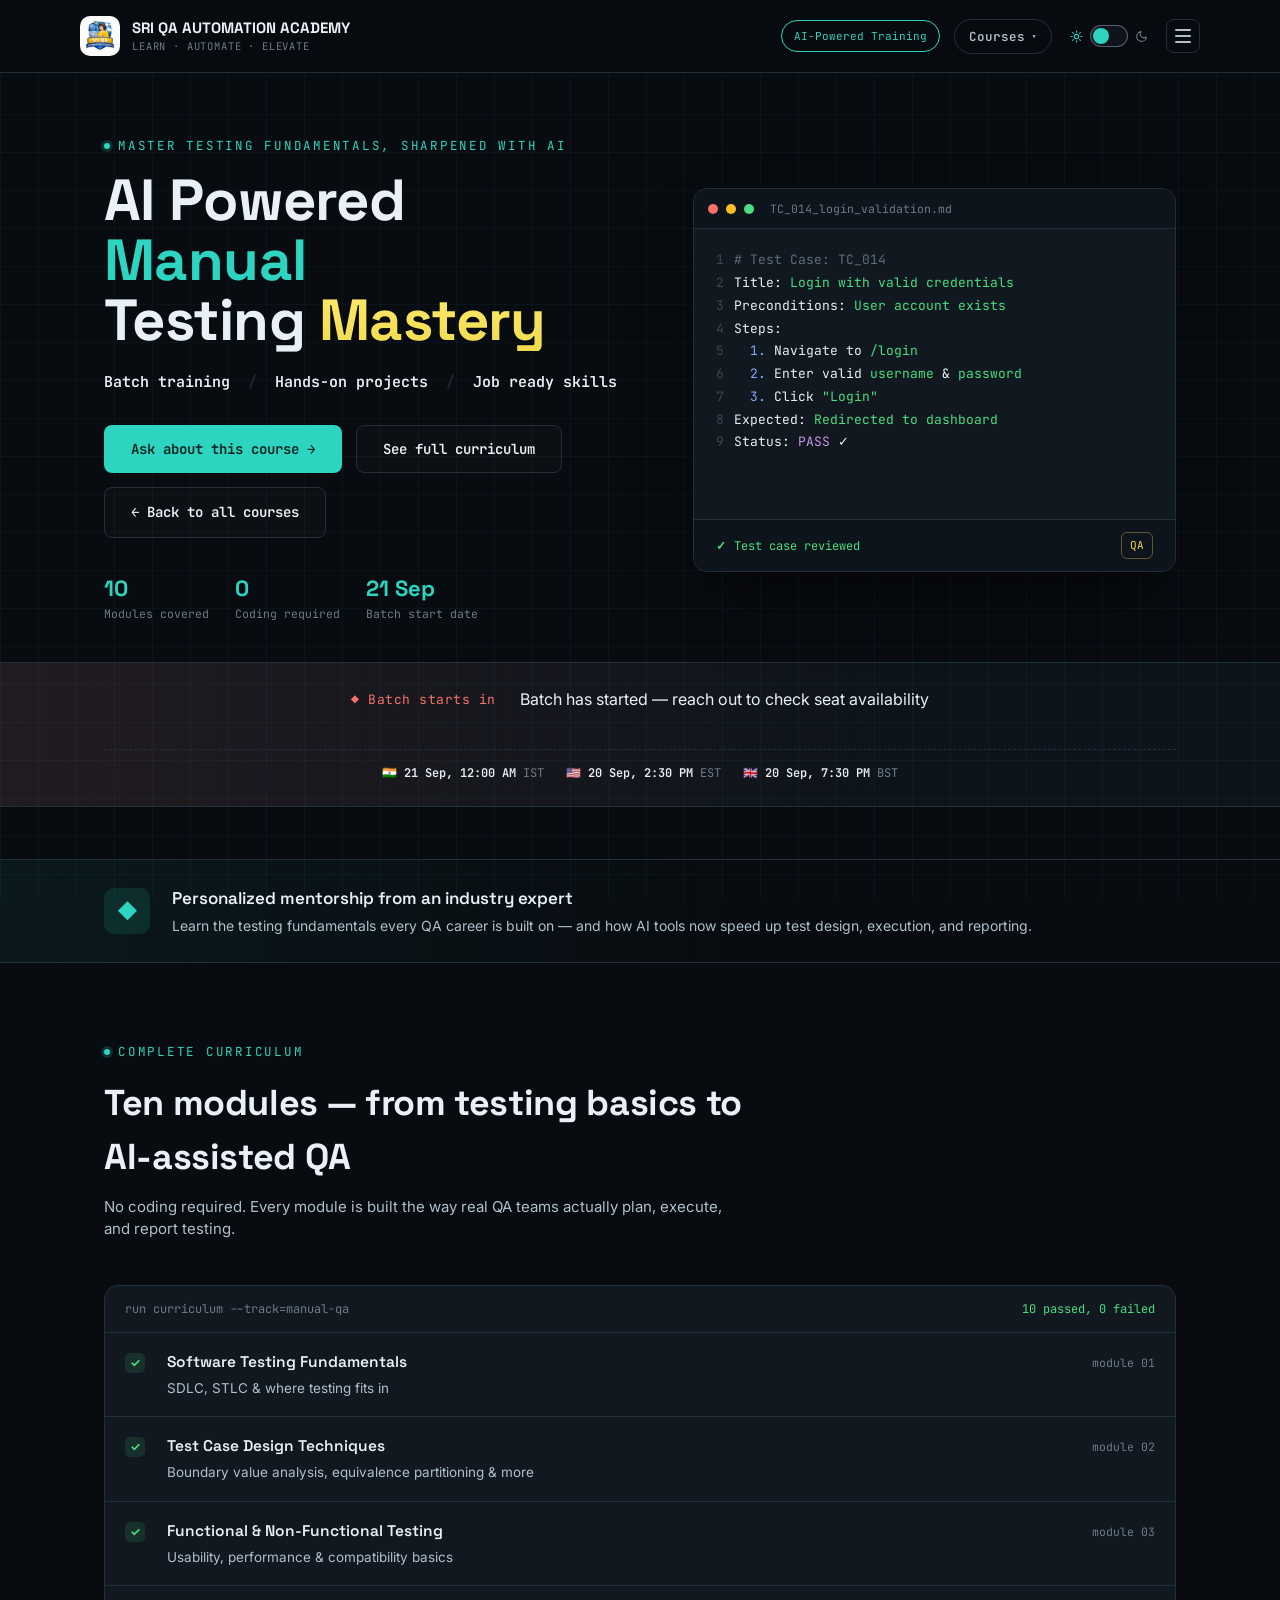
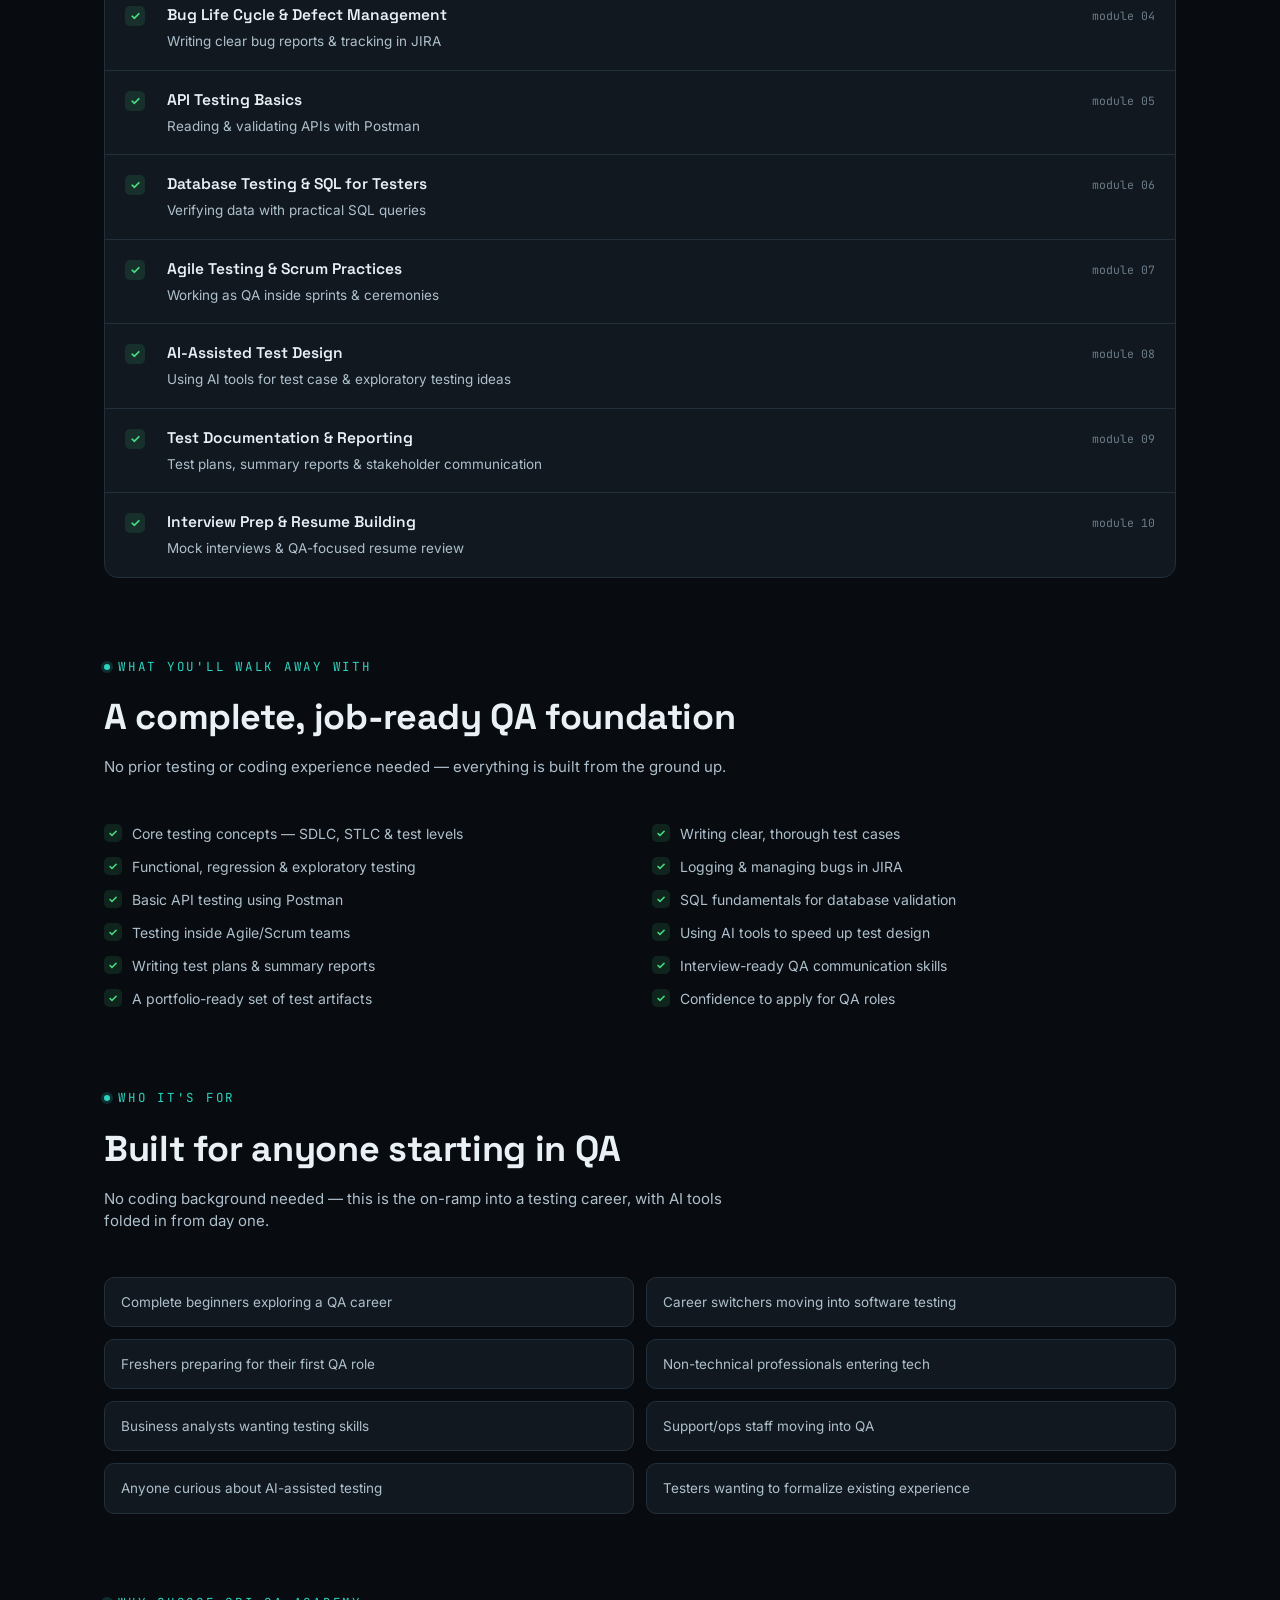
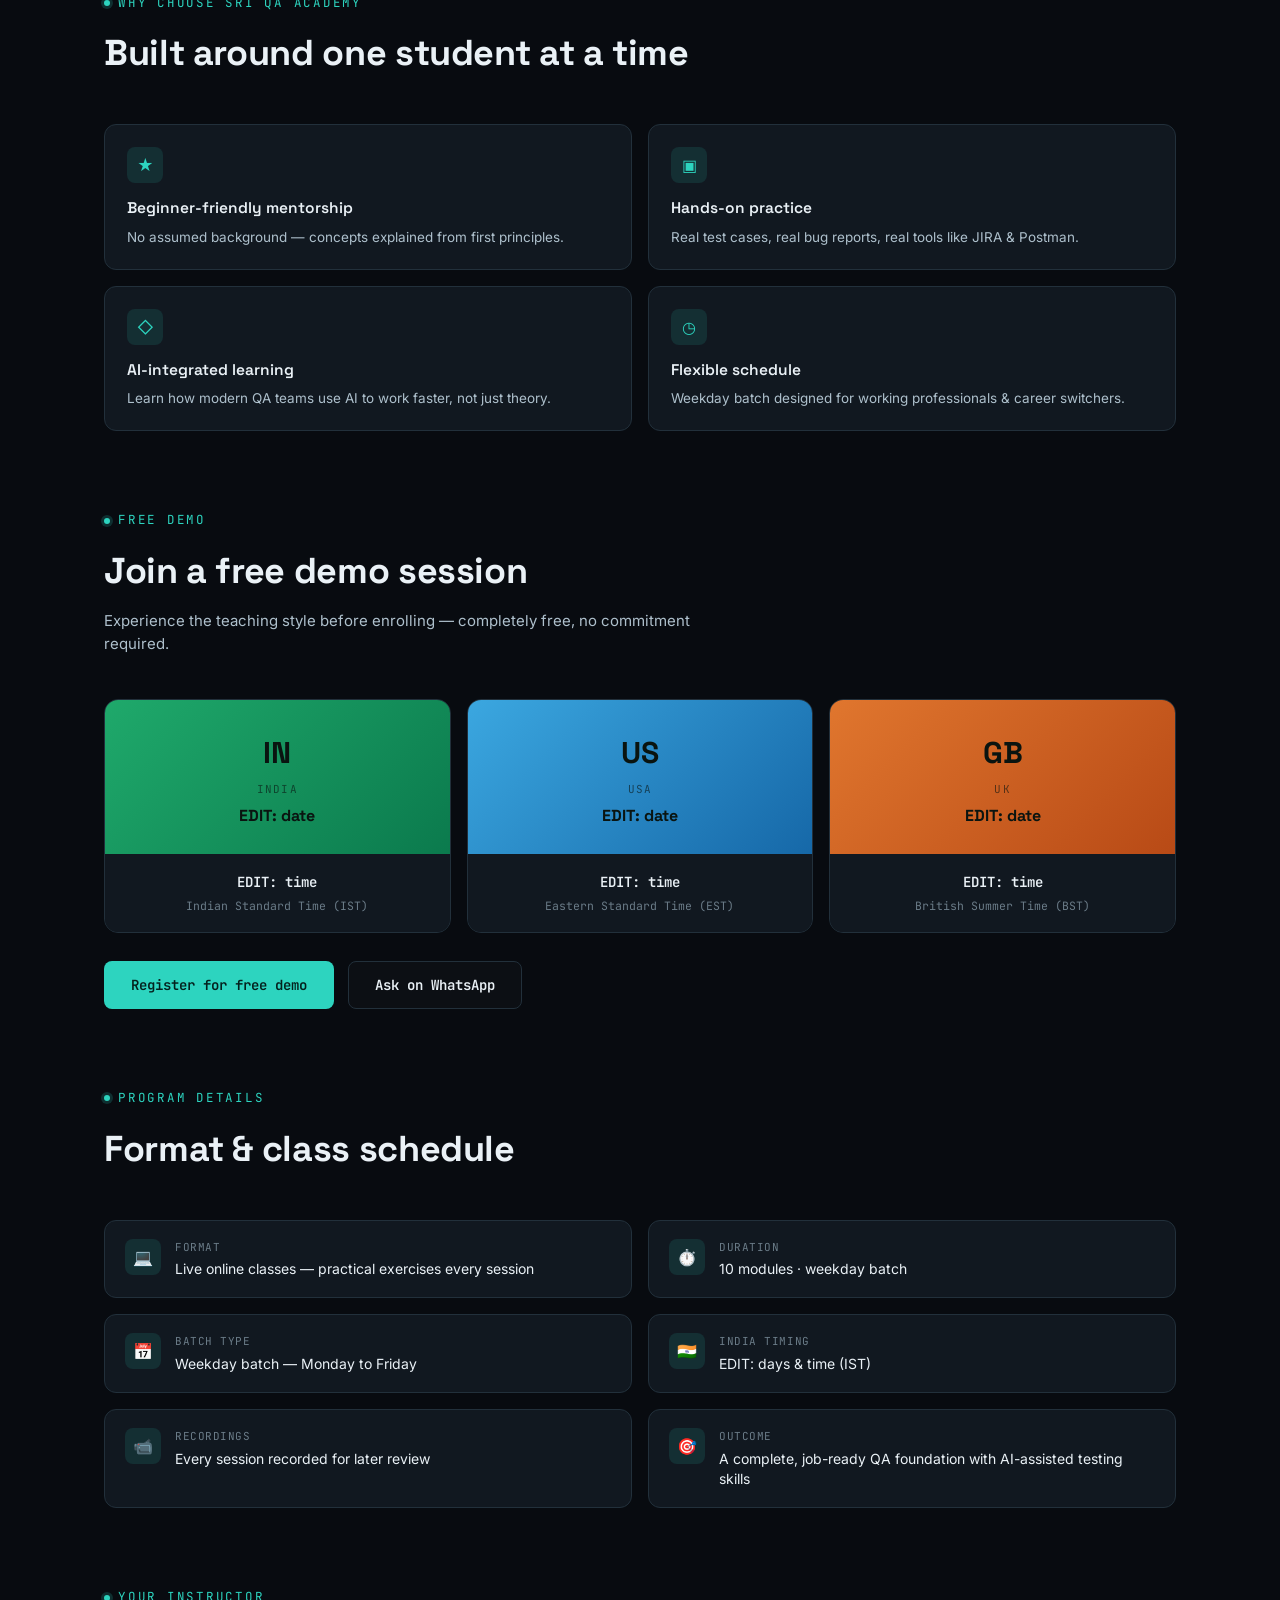
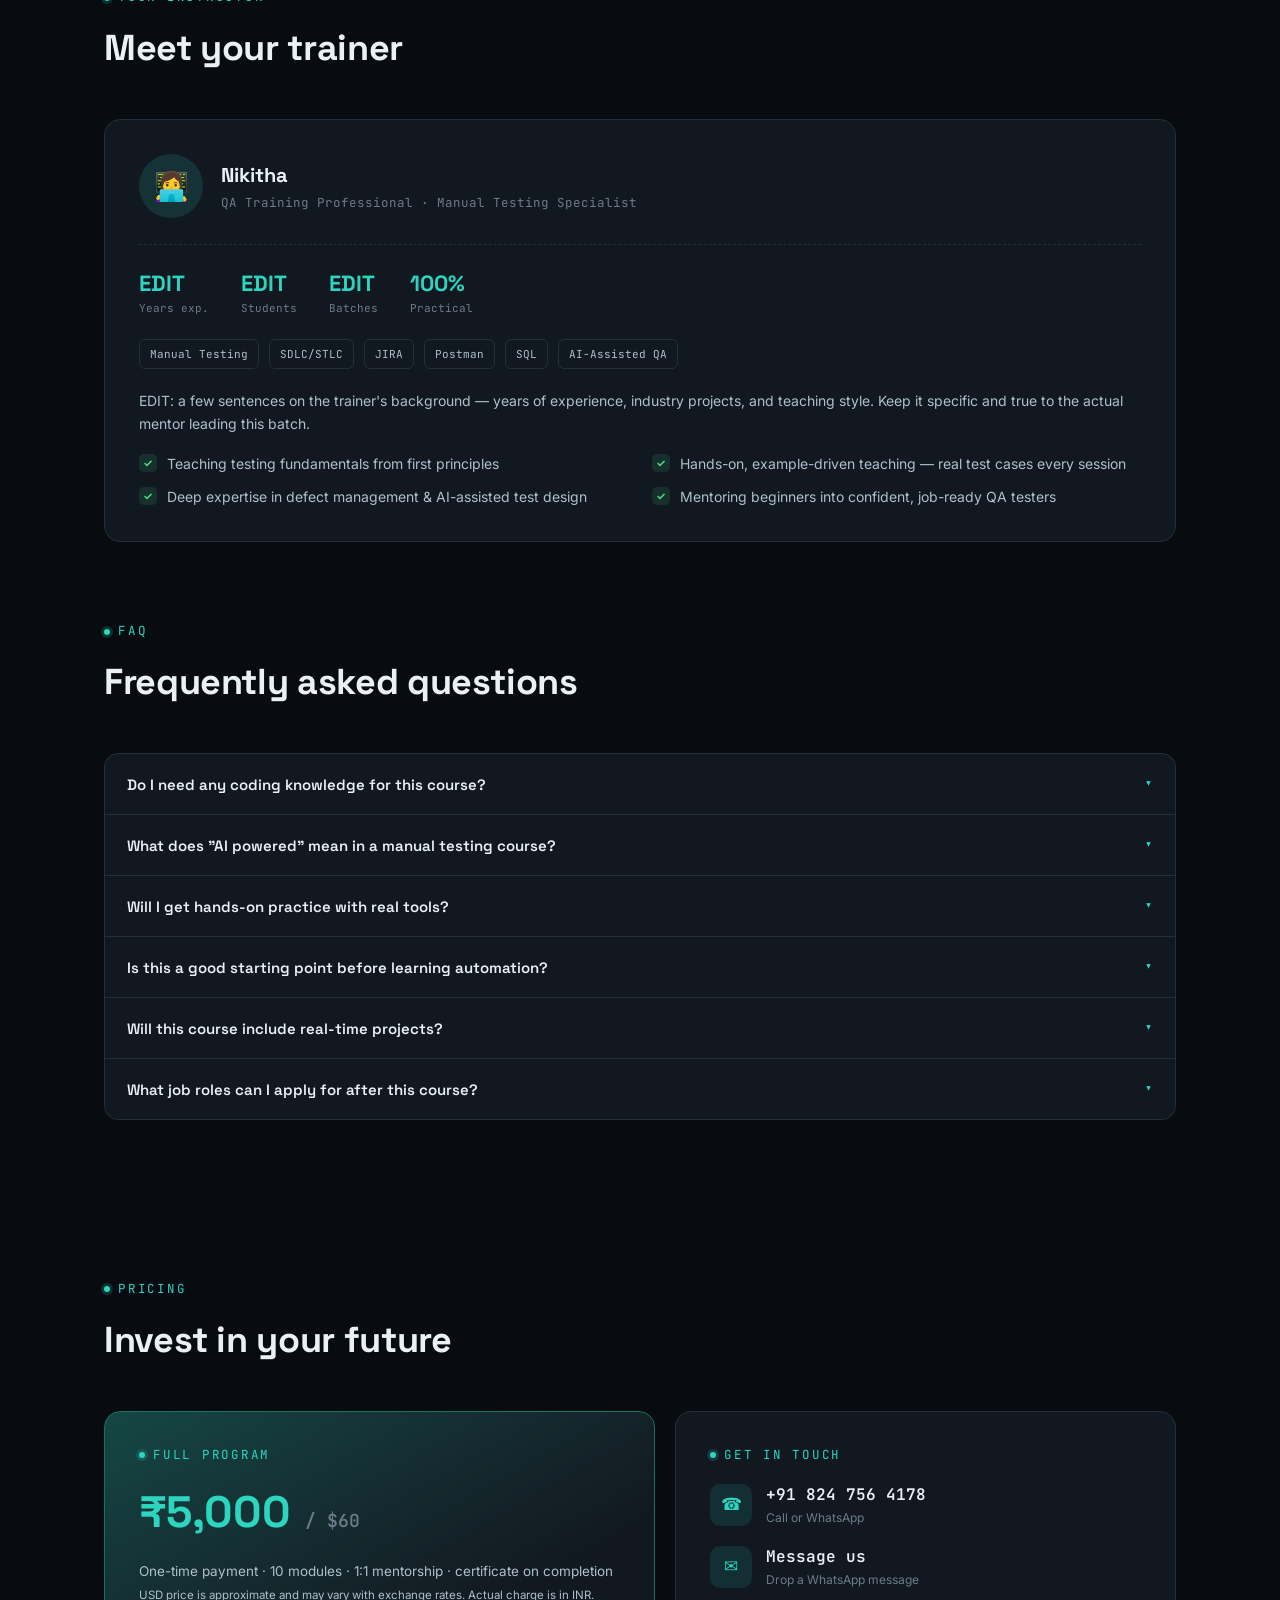
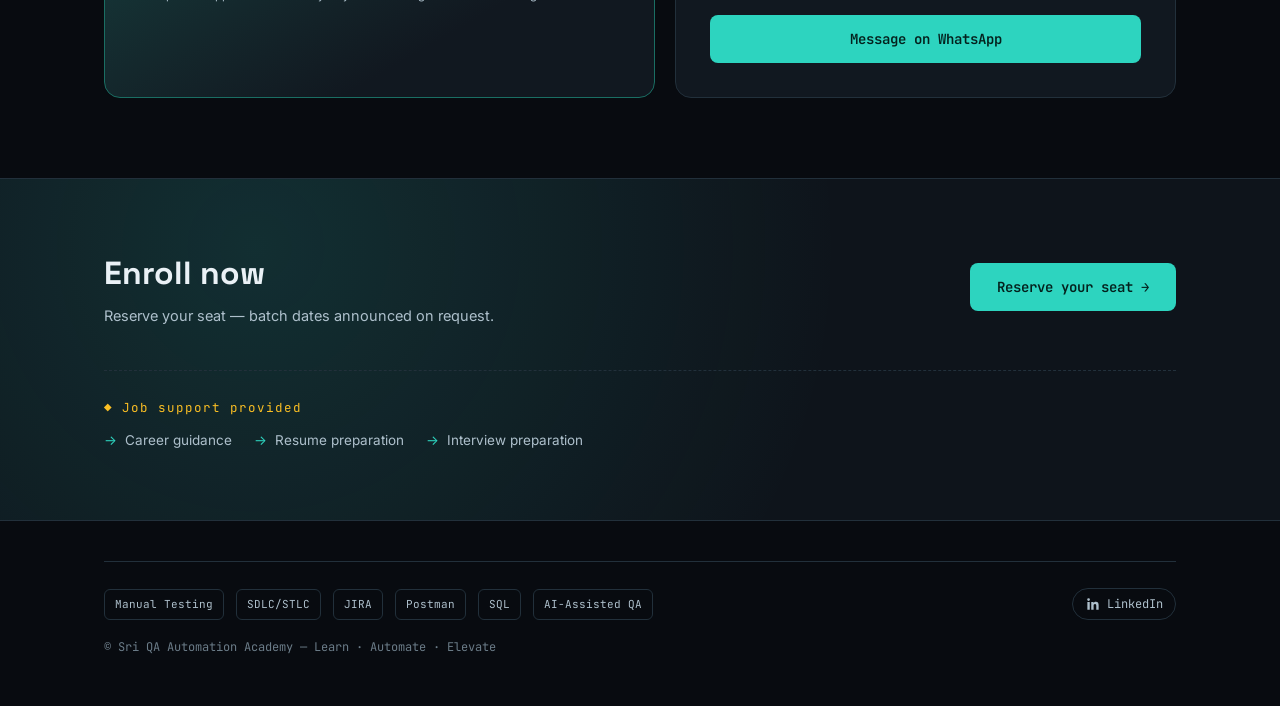
==== ai-powered-manual-testing.html @ 143221c6 "Add files via upload" ====
<!DOCTYPE html>
<html lang="en" data-theme="signal">
<head>
<meta charset="UTF-8">
<meta name="viewport" content="width=device-width, initial-scale=1.0">
<title>AI Powered Manual Testing — SRI QA Automation Academy</title>
<meta name="description" content="Learn manual software testing at Sri QA Automation Academy — test case design, defect management, SQL, and AI-assisted testing. No coding required. 10 hands-on modules.">
<link rel="canonical" href="https://sriqaacademy.org/ai-powered-manual-testing.html">
<meta property="og:title" content="AI Powered Manual Testing — SRI QA Automation Academy">
<meta property="og:description" content="A 10-module, no-code manual testing course with AI-assisted test design and job support.">
<meta property="og:type" content="website">
<meta property="og:url" content="https://sriqaacademy.org/ai-powered-manual-testing.html">
<meta property="og:image" content="https://sriqaacademy.org/logo.png">
<link rel="preconnect" href="https://fonts.googleapis.com">
<link rel="preconnect" href="https://fonts.gstatic.com" crossorigin>
<link href="https://fonts.googleapis.com/css2?family=Space+Grotesk:wght@500;600;700&family=Inter:wght@400;500;600;700&family=JetBrains+Mono:wght@400;500;600;700&display=swap" rel="stylesheet">
<link rel="stylesheet" href="style.css">
</head>
<body>

<header>
  <nav class="nav wrap" style="max-width:1120px;padding-left:0;padding-right:0;">
    <a href="index.html" class="brand" style="cursor:pointer;">
      <img src="logo.png" alt="Sri QA Automation Academy" class="brand-mark">
      <div>
        <div class="brand-name">SRI QA AUTOMATION ACADEMY</div>
        <div class="brand-tag">LEARN · AUTOMATE · ELEVATE</div>
      </div>
    </a>
    <div class="nav-right">
      <div class="nav-badges">
        <span class="pill on">AI-Powered Training</span>
      </div>
      <div class="nav-courses-menu">
        <button class="nav-courses-btn" id="coursesMenuBtn" aria-expanded="false" aria-haspopup="true">Courses <span class="nav-courses-caret">▾</span></button>
        <div class="nav-courses-dropdown" id="coursesMenuDropdown">
          <a href="playwright-typescript-course.html">Playwright with JS/TypeScript</a>
          <a href="playwright-python-chatbot.html">Playwright with Python & ChatBot</a>
          <a href="ai-powered-manual-testing.html">AI Manual Testing</a>
        </div>
      </div>
      <button class="theme-toggle" id="themeToggle" aria-label="Switch to light theme" aria-pressed="false">
        <span class="tt-icon tt-sun" aria-hidden="true">
          <svg width="13" height="13" viewBox="0 0 24 24" fill="none" stroke="currentColor" stroke-width="2" stroke-linecap="round"><circle cx="12" cy="12" r="4"/><path d="M12 2v2M12 20v2M4.9 4.9l1.4 1.4M17.7 17.7l1.4 1.4M2 12h2M20 12h2M4.9 19.1l1.4-1.4M17.7 6.3l1.4-1.4"/></svg>
        </span>
        <span class="tt-track"><span class="tt-knob"></span></span>
        <span class="tt-icon tt-moon" aria-hidden="true">
          <svg width="13" height="13" viewBox="0 0 24 24" fill="none" stroke="currentColor" stroke-width="2" stroke-linecap="round" stroke-linejoin="round"><path d="M21 12.79A9 9 0 1 1 11.21 3 7 7 0 0 0 21 12.79z"/></svg>
        </span>
      </button>
      <button class="menu-toggle" id="menuToggle" aria-label="Open section menu" aria-expanded="false" aria-controls="sectionMenu">
        <span class="menu-bar"></span>
        <span class="menu-bar"></span>
        <span class="menu-bar"></span>
      </button>
    </div>
  </nav>

  <nav class="section-menu" id="sectionMenu" aria-hidden="true">
    <div class="wrap section-menu-grid">
      <button type="button" class="section-menu-link" data-target="curriculum">Complete curriculum</button>
      <button type="button" class="section-menu-link" data-target="learn">What you'll walk away with</button>
      <button type="button" class="section-menu-link" data-target="who">Who it's for</button>
      <button type="button" class="section-menu-link" data-target="why">Why choose Sri QA Academy</button>
      <button type="button" class="section-menu-link" data-target="demo">Free demo</button>
      <button type="button" class="section-menu-link" data-target="schedule">Program details</button>
      <button type="button" class="section-menu-link" data-target="trainer">Your instructor</button>
      <button type="button" class="section-menu-link" data-target="faq">FAQ</button>
      <button type="button" class="section-menu-link" data-target="enroll">Prices</button>
    </div>
  </nav>
</header>

<section class="hero">
  <div class="wrap hero-grid">
    <div class="hero-anim">
      <div class="eyebrow">Master testing fundamentals, sharpened with AI</div>
      <h1>
        AI Powered<br>
        <span class="l2">Manual</span><br>
        <span class="l3">Testing <span>Mastery</span></span>
      </h1>
      <div class="hero-sub">
        <b>Batch training</b><span class="sep">/</span>
        <b>Hands-on projects</b><span class="sep">/</span>
        <b>Job ready skills</b>
      </div>
      <div class="hero-cta">
        <button class="btn btn-primary js-whatsapp-direct" data-wa-message="Hello, I have some queries about the AI Manual Testing course. Could you please contact me?">Ask about this course →</button>
        <button type="button" class="btn btn-ghost js-scroll-to" data-target="curriculum">See full curriculum</button>
        <a href="index.html" class="btn btn-ghost">← Back to all courses</a>
      </div>
      <div class="trust-row">
        <div><span class="num">10</span><span class="lbl">Modules covered</span></div>
        <div><span class="num">0</span><span class="lbl">Coding required</span></div>
        <div><span class="num">21 Sep</span><span class="lbl">Batch start date</span></div>
      </div>
    </div>

    <div class="terminal terminal-anim">
      <div class="term-bar">
        <span class="dot r"></span><span class="dot y"></span><span class="dot g"></span>
        <span class="term-title">TC_014_login_validation.md</span>
      </div>
      <div class="term-body">
<div><span class="ln-num">1</span><span class="c-com"># Test Case: TC_014</span></div>
<div><span class="ln-num">2</span><span class="c-var">Title:</span> <span class="c-str">Login with valid credentials</span></div>
<div><span class="ln-num">3</span><span class="c-var">Preconditions:</span> <span class="c-str">User account exists</span></div>
<div><span class="ln-num">4</span><span class="c-var">Steps:</span></div>
<div><span class="ln-num">5</span>&nbsp;&nbsp;<span class="c-fn">1.</span> Navigate to <span class="c-str">/login</span></div>
<div><span class="ln-num">6</span>&nbsp;&nbsp;<span class="c-fn">2.</span> Enter valid <span class="c-str">username</span> &amp; <span class="c-str">password</span></div>
<div><span class="ln-num">7</span>&nbsp;&nbsp;<span class="c-fn">3.</span> Click <span class="c-str">"Login"</span></div>
<div><span class="ln-num">8</span><span class="c-var">Expected:</span> <span class="c-str">Redirected to dashboard</span></div>
<div><span class="ln-num">9</span><span class="c-var">Status:</span> <span class="c-kw">PASS</span> ✓</div>
      </div>
      <div class="term-footer">
        <span class="status">Test case reviewed</span>
        <span class="badge-js" style="color:#F0DB4F;border-color:rgba(240,219,79,0.35);">QA</span>
      </div>
    </div>
  </div>
</section>
<div class="countdown-strip">
  <div class="wrap countdown-inner">
    <div class="countdown-label">◆ Batch starts in</div>
    <div class="countdown-timer" id="countdownTimer">
      <div class="cd-unit"><span class="cd-num" id="cdDays">00</span><span class="cd-lbl">Days</span></div>
      <span class="cd-colon">:</span>
      <div class="cd-unit"><span class="cd-num" id="cdHours">00</span><span class="cd-lbl">Hours</span></div>
      <span class="cd-colon">:</span>
      <div class="cd-unit"><span class="cd-num" id="cdMinutes">00</span><span class="cd-lbl">Minutes</span></div>
      <span class="cd-colon">:</span>
      <div class="cd-unit"><span class="cd-num" id="cdSeconds">00</span><span class="cd-lbl">Seconds</span></div>
    </div>
      <div class="countdown-tz-row">
        <div class="countdown-tz-item">🇮🇳 <b>21 Sep, 12:00 AM</b> IST</div>
        <div class="countdown-tz-item">🇺🇸 <b>20 Sep, 2:30 PM</b> EST</div>
        <div class="countdown-tz-item">🇬🇧 <b>20 Sep, 7:30 PM</b> BST</div>
      </div>
  </div>
</div>


<div class="strip">
  <div class="wrap">
    <div class="strip-icon">◆</div>
    <div>
      <h3>Personalized mentorship from an industry expert</h3>
      <p>Learn the testing fundamentals every QA career is built on — and how AI tools now speed up test design, execution, and reporting.</p>
    </div>
  </div>
</div>

<section class="sec" id="curriculum">
  <div class="wrap">
    <div class="sec-head reveal">
      <div class="eyebrow">Complete curriculum</div>
      <h2>Ten modules — from testing basics to AI-assisted QA</h2>
      <p>No coding required. Every module is built the way real QA teams actually plan, execute, and report testing.</p>
    </div>

    <div class="runner reveal">
      <div class="runner-head">
        <span>run curriculum --track=manual-qa</span>
        <span class="r-pass">10 passed, 0 failed</span>
      </div>
      <div class="reveal-stagger reveal">
        <div class="test-row"><div class="test-check">✓</div><div><div class="test-name">Software Testing Fundamentals</div><div class="test-desc">SDLC, STLC &amp; where testing fits in</div></div><div class="test-time">module 01</div></div>
        <div class="test-row"><div class="test-check">✓</div><div><div class="test-name">Test Case Design Techniques</div><div class="test-desc">Boundary value analysis, equivalence partitioning &amp; more</div></div><div class="test-time">module 02</div></div>
        <div class="test-row"><div class="test-check">✓</div><div><div class="test-name">Functional &amp; Non-Functional Testing</div><div class="test-desc">Usability, performance &amp; compatibility basics</div></div><div class="test-time">module 03</div></div>
        <div class="test-row"><div class="test-check">✓</div><div><div class="test-name">Bug Life Cycle &amp; Defect Management</div><div class="test-desc">Writing clear bug reports &amp; tracking in JIRA</div></div><div class="test-time">module 04</div></div>
        <div class="test-row"><div class="test-check">✓</div><div><div class="test-name">API Testing Basics</div><div class="test-desc">Reading &amp; validating APIs with Postman</div></div><div class="test-time">module 05</div></div>
        <div class="test-row"><div class="test-check">✓</div><div><div class="test-name">Database Testing &amp; SQL for Testers</div><div class="test-desc">Verifying data with practical SQL queries</div></div><div class="test-time">module 06</div></div>
        <div class="test-row"><div class="test-check">✓</div><div><div class="test-name">Agile Testing &amp; Scrum Practices</div><div class="test-desc">Working as QA inside sprints &amp; ceremonies</div></div><div class="test-time">module 07</div></div>
        <div class="test-row"><div class="test-check">✓</div><div><div class="test-name">AI-Assisted Test Design</div><div class="test-desc">Using AI tools for test case &amp; exploratory testing ideas</div></div><div class="test-time">module 08</div></div>
        <div class="test-row"><div class="test-check">✓</div><div><div class="test-name">Test Documentation &amp; Reporting</div><div class="test-desc">Test plans, summary reports &amp; stakeholder communication</div></div><div class="test-time">module 09</div></div>
        <div class="test-row"><div class="test-check">✓</div><div><div class="test-name">Interview Prep &amp; Resume Building</div><div class="test-desc">Mock interviews &amp; QA-focused resume review</div></div><div class="test-time">module 10</div></div>
      </div>
    </div>
  </div>
</section>

<section class="sec" id="learn" style="padding-top:0;">
  <div class="wrap">
    <div class="sec-head reveal">
      <div class="eyebrow">What you'll walk away with</div>
      <h2>A complete, job-ready QA foundation</h2>
      <p>No prior testing or coding experience needed — everything is built from the ground up.</p>
    </div>
    <div class="learn-grid reveal-stagger reveal">
      <div class="learn-item"><span class="learn-check">✓</span>Core testing concepts — SDLC, STLC &amp; test levels</div>
      <div class="learn-item"><span class="learn-check">✓</span>Writing clear, thorough test cases</div>
      <div class="learn-item"><span class="learn-check">✓</span>Functional, regression &amp; exploratory testing</div>
      <div class="learn-item"><span class="learn-check">✓</span>Logging &amp; managing bugs in JIRA</div>
      <div class="learn-item"><span class="learn-check">✓</span>Basic API testing using Postman</div>
      <div class="learn-item"><span class="learn-check">✓</span>SQL fundamentals for database validation</div>
      <div class="learn-item"><span class="learn-check">✓</span>Testing inside Agile/Scrum teams</div>
      <div class="learn-item"><span class="learn-check">✓</span>Using AI tools to speed up test design</div>
      <div class="learn-item"><span class="learn-check">✓</span>Writing test plans &amp; summary reports</div>
      <div class="learn-item"><span class="learn-check">✓</span>Interview-ready QA communication skills</div>
      <div class="learn-item"><span class="learn-check">✓</span>A portfolio-ready set of test artifacts</div>
      <div class="learn-item"><span class="learn-check">✓</span>Confidence to apply for QA roles</div>
    </div>
  </div>
</section>

<section class="sec" id="who" style="padding-top:0;">
  <div class="wrap">
    <div class="sec-head reveal">
      <div class="eyebrow">Who it's for</div>
      <h2>Built for anyone starting in QA</h2>
      <p>No coding background needed — this is the on-ramp into a testing career, with AI tools folded in from day one.</p>
    </div>
    <div class="audience-grid reveal-stagger reveal">
      <div class="audience-item">Complete beginners exploring a QA career</div>
      <div class="audience-item">Career switchers moving into software testing</div>
      <div class="audience-item">Freshers preparing for their first QA role</div>
      <div class="audience-item">Non-technical professionals entering tech</div>
      <div class="audience-item">Business analysts wanting testing skills</div>
      <div class="audience-item">Support/ops staff moving into QA</div>
      <div class="audience-item">Anyone curious about AI-assisted testing</div>
      <div class="audience-item">Testers wanting to formalize existing experience</div>
    </div>
  </div>
</section>

<section class="sec" id="why" style="padding-top:0;">
  <div class="wrap">
    <div class="sec-head reveal">
      <div class="eyebrow">Why choose Sri QA Academy</div>
      <h2>Built around one student at a time</h2>
    </div>
    <div class="feat-grid reveal-stagger reveal">
      <div class="feat-card"><div class="fi">★</div><h4>Beginner-friendly mentorship</h4><p>No assumed background — concepts explained from first principles.</p></div>
      <div class="feat-card"><div class="fi">▣</div><h4>Hands-on practice</h4><p>Real test cases, real bug reports, real tools like JIRA &amp; Postman.</p></div>
      <div class="feat-card"><div class="fi">◇</div><h4>AI-integrated learning</h4><p>Learn how modern QA teams use AI to work faster, not just theory.</p></div>
      <div class="feat-card"><div class="fi">◷</div><h4>Flexible schedule</h4><p>Weekday batch designed for working professionals &amp; career switchers.</p></div>
    </div>
  </div>
</section>

<section class="sec" id="demo" style="padding-top:0;">
  <div class="wrap">
    <div class="sec-head reveal">
      <div class="eyebrow">Free demo</div>
      <h2>Join a free demo session</h2>
      <p>Experience the teaching style before enrolling — completely free, no commitment required.</p>
    </div>
    <div class="demo-grid reveal-stagger reveal">
      <div class="demo-card demo-card--in">
        <div class="demo-card-top">
          <div class="demo-code">IN</div>
          <div class="demo-region">India</div>
          <div class="demo-date">EDIT: date</div>
        </div>
        <div class="demo-card-bottom">
          <div class="demo-time">EDIT: time</div>
          <div class="demo-tz">Indian Standard Time (IST)</div>
        </div>
      </div>
      <div class="demo-card demo-card--us">
        <div class="demo-card-top">
          <div class="demo-code">US</div>
          <div class="demo-region">USA</div>
          <div class="demo-date">EDIT: date</div>
        </div>
        <div class="demo-card-bottom">
          <div class="demo-time">EDIT: time</div>
          <div class="demo-tz">Eastern Standard Time (EST)</div>
        </div>
      </div>
      <div class="demo-card demo-card--gb">
        <div class="demo-card-top">
          <div class="demo-code">GB</div>
          <div class="demo-region">UK</div>
          <div class="demo-date">EDIT: date</div>
        </div>
        <div class="demo-card-bottom">
          <div class="demo-time">EDIT: time</div>
          <div class="demo-tz">British Summer Time (BST)</div>
        </div>
      </div>
    </div>
    <div class="demo-cta reveal">
      <button class="btn btn-primary js-whatsapp-direct" data-wa-message="Hello, I would like to register for the free demo of the AI Manual Testing course. Could you please contact me?">Register for free demo</button>
      <button class="btn btn-ghost js-whatsapp-direct" data-wa-message="Hello, I have some queries about the AI Manual Testing course. Could you please contact me?">Ask on WhatsApp</button>
    </div>
  </div>
</section>

<section class="sec" id="schedule" style="padding-top:0;">
  <div class="wrap">
    <div class="sec-head reveal">
      <div class="eyebrow">Program details</div>
      <h2>Format &amp; class schedule</h2>
    </div>
    <div class="schedule-grid reveal-stagger reveal">
      <div class="schedule-item"><div class="schedule-ic">💻</div><div><div class="schedule-lbl">Format</div><div class="schedule-val">Live online classes — practical exercises every session</div></div></div>
      <div class="schedule-item"><div class="schedule-ic">⏱️</div><div><div class="schedule-lbl">Duration</div><div class="schedule-val">10 modules · weekday batch</div></div></div>
      <div class="schedule-item"><div class="schedule-ic">📅</div><div><div class="schedule-lbl">Batch type</div><div class="schedule-val">Weekday batch — Monday to Friday</div></div></div>
      <div class="schedule-item"><div class="schedule-ic">🇮🇳</div><div><div class="schedule-lbl">India timing</div><div class="schedule-val">EDIT: days &amp; time (IST)</div></div></div>
      <div class="schedule-item"><div class="schedule-ic">📹</div><div><div class="schedule-lbl">Recordings</div><div class="schedule-val">Every session recorded for later review</div></div></div>
      <div class="schedule-item"><div class="schedule-ic">🎯</div><div><div class="schedule-lbl">Outcome</div><div class="schedule-val">A complete, job-ready QA foundation with AI-assisted testing skills</div></div></div>
    </div>
  </div>
</section>

<section class="sec" id="trainer" style="padding-top:0;">
  <div class="wrap">
    <div class="sec-head reveal">
      <div class="eyebrow">Your instructor</div>
      <h2>Meet your trainer</h2>
    </div>
    <div class="trainer-card reveal">
      <div class="trainer-top">
        <div class="trainer-avatar">👩‍💻</div>
        <div>
          <div class="trainer-name">Nikitha</div>
          <div class="trainer-role">QA Training Professional · Manual Testing Specialist</div>
        </div>
      </div>
      <div class="trainer-stats">
        <div><span class="num">EDIT</span><span class="lbl">Years exp.</span></div>
        <div><span class="num">EDIT</span><span class="lbl">Students</span></div>
        <div><span class="num">EDIT</span><span class="lbl">Batches</span></div>
        <div><span class="num">100%</span><span class="lbl">Practical</span></div>
      </div>
      <div class="trainer-tags">
        <span class="tech-chip">Manual Testing</span><span class="tech-chip">SDLC/STLC</span><span class="tech-chip">JIRA</span><span class="tech-chip">Postman</span><span class="tech-chip">SQL</span><span class="tech-chip">AI-Assisted QA</span>
      </div>
      <p class="trainer-bio">EDIT: a few sentences on the trainer's background — years of experience, industry projects, and teaching style. Keep it specific and true to the actual mentor leading this batch.</p>
      <div class="learn-grid" style="margin-top:18px;">
        <div class="learn-item"><span class="learn-check">✓</span>Teaching testing fundamentals from first principles</div>
        <div class="learn-item"><span class="learn-check">✓</span>Hands-on, example-driven teaching — real test cases every session</div>
        <div class="learn-item"><span class="learn-check">✓</span>Deep expertise in defect management &amp; AI-assisted test design</div>
        <div class="learn-item"><span class="learn-check">✓</span>Mentoring beginners into confident, job-ready QA testers</div>
      </div>
    </div>
  </div>
</section>

<section class="sec" id="faq" style="padding-top:0;">
  <div class="wrap">
    <div class="sec-head reveal">
      <div class="eyebrow">FAQ</div>
      <h2>Frequently asked questions</h2>
    </div>
    <div class="faq-list reveal">
      <div class="faq-item">
        <button class="faq-q">Do I need any coding knowledge for this course?<span class="faq-caret">▾</span></button>
        <div class="faq-a"><p>No. This course is entirely focused on manual/functional testing — no programming is required.</p></div>
      </div>
      <div class="faq-item">
        <button class="faq-q">What does "AI powered" mean in a manual testing course?<span class="faq-caret">▾</span></button>
        <div class="faq-a"><p>You'll learn how to use AI tools to help design test cases, brainstorm edge cases, and speed up exploratory testing — as a supplement to solid manual testing fundamentals, not a replacement for them.</p></div>
      </div>
      <div class="faq-item">
        <button class="faq-q">Will I get hands-on practice with real tools?<span class="faq-caret">▾</span></button>
        <div class="faq-a"><p>Yes. You'll work with JIRA for defect tracking, Postman for API testing, and SQL for database validation.</p></div>
      </div>
      <div class="faq-item">
        <button class="faq-q">Is this a good starting point before learning automation?<span class="faq-caret">▾</span></button>
        <div class="faq-a"><p>Yes. Strong manual testing fundamentals make automation courses (like our Playwright tracks) much easier to pick up later.</p></div>
      </div>
      <div class="faq-item">
        <button class="faq-q">Will this course include real-time projects?<span class="faq-caret">▾</span></button>
        <div class="faq-a"><p>Yes. You'll work on realistic test scenarios, write full test documentation, and build a portfolio-ready set of artifacts.</p></div>
      </div>
      <div class="faq-item">
        <button class="faq-q">What job roles can I apply for after this course?<span class="faq-caret">▾</span></button>
        <div class="faq-a"><p>Manual QA Tester, Junior Test Engineer, QA Analyst, and entry-level Software Tester roles.</p></div>
      </div>
    </div>
  </div>
</section>

<section class="sec" id="enroll">
  <div class="wrap">
    <div class="sec-head reveal">
      <div class="eyebrow">Pricing</div>
      <h2>Invest in your future</h2>
    </div>
    <div class="price-wrap reveal">
      <div class="price-card price-card-flat">
        <div class="eyebrow" style="margin-bottom:0;">Full program</div>
        <div class="price-tag">
          <span class="price-new">₹5,000</span> <span class="price-usd">/ $60</span>
        </div>
        <p class="foot">One-time payment · 10 modules · 1:1 mentorship · certificate on completion</p>
        <p class="foot" style="margin-top:6px;font-size:11.5px;">USD price is approximate and may vary with exchange rates. Actual charge is in INR.</p>
      </div>
      <div class="contact-card">
        <div>
          <div class="eyebrow" style="margin-bottom:0;">Get in touch</div>
          <div class="contact-line">
            <div class="contact-ic">☎</div>
            <div><div class="num">+91 824 756 4178</div><div class="cap">Call or WhatsApp</div></div>
          </div>
          <div class="contact-line">
            <div class="contact-ic">✉</div>
            <div><div class="num">Message us</div><div class="cap">Drop a WhatsApp message</div></div>
          </div>
        </div>
        <button class="btn btn-primary js-whatsapp-direct" style="margin-top:26px;justify-content:center;" data-wa-message="Hello, I have some queries about the AI Manual Testing course. Could you please contact me?">Message on WhatsApp</button>
      </div>
    </div>
  </div>
</section>

<div class="cta-band">
  <div class="wrap">
    <div class="cta-inner">
      <div>
        <h2>Enroll now</h2>
        <p>Reserve your seat — batch dates announced on request.</p>
      </div>
      <button class="btn btn-primary js-whatsapp-direct" data-wa-message="Hello, I would like to reserve my seat for the AI Manual Testing course. Could you please contact me?">Reserve your seat →</button>
    </div>
    <div class="job-support">
      <div>
        <div class="jhead">◆ Job support provided</div>
        <ul>
          <li>Career guidance</li>
          <li>Resume preparation</li>
          <li>Interview preparation</li>
        </ul>
      </div>
    </div>
  </div>
</div>

<footer>
  <div class="wrap">
    <div class="foot-row">
      <div class="tech-strip">
        <span class="tech-chip">Manual Testing</span>
        <span class="tech-chip">SDLC/STLC</span>
        <span class="tech-chip">JIRA</span>
        <span class="tech-chip">Postman</span>
        <span class="tech-chip">SQL</span>
        <span class="tech-chip">AI-Assisted QA</span>
      </div>
      <a class="social-link" href="https://www.linkedin.com/in/sri-automation-academy-94047b396/" target="_blank" rel="noopener" aria-label="Sri QA Automation Academy on LinkedIn">
        <svg width="16" height="16" viewBox="0 0 24 24" fill="currentColor"><path d="M20.45 20.45h-3.55v-5.57c0-1.33-.02-3.03-1.85-3.03-1.85 0-2.14 1.44-2.14 2.94v5.66H9.36V9h3.41v1.56h.05c.48-.9 1.64-1.85 3.37-1.85 3.6 0 4.27 2.37 4.27 5.46v6.28zM5.34 7.43a2.06 2.06 0 1 1 0-4.12 2.06 2.06 0 0 1 0 4.12zM7.12 20.45H3.56V9h3.56v11.45z"/></svg>
        <span>LinkedIn</span>
      </a>
      <div class="copyright">© Sri QA Automation Academy — Learn · Automate · Elevate</div>
    </div>
  </div>
</footer>

<script src="script.js"></script>
</body>
</html>
---- style.css ----
:root{
    --bg-0:#080B10; --bg-1:#0E141B; --bg-2:#141B24; --panel:#111820; --line:#22303B;
    --teal:#2DD4BF; --teal-dim:#1A6E63; --amber:#FBBF24; --js:#F0DB4F; --ts:#3178C6;
    --coral:#F87167; --pass:#4ADE80;
    --text-0:#EAF1F6; --text-1:#AEC0CC; --text-2:#6B7C88;
    --mono:'JetBrains Mono', monospace; --disp:'Space Grotesk', sans-serif; --body:'Inter', sans-serif;
    /* status colors used as body text — themes can override for contrast */
    --status-pass:#4ADE80; --status-amber:#FBBF24;
    /* the code terminal always stays a real dark editor, independent of page theme */
    --term-bg:#111820; --term-bg-2:#0E141B; --term-line:#22303B; --term-text:#EAF1F6; --term-text-dim:#6B7C88;
  }

  /* ---- theme variants ---- */
  [data-theme="daylight"]{
    --bg-0:#F6F7F9; --bg-1:#EDEFF2; --bg-2:#E4E7EB; --panel:#FFFFFF; --line:#DDE1E6;
    --text-0:#12181F; --text-1:#4B5763; --text-2:#8A96A1;
    --teal:#0F7A4E; --teal-dim:#0B5C3B;
    --status-pass:#15803D; --status-amber:#B45309;
  }
  *{margin:0;padding:0;box-sizing:border-box;}
  html{scroll-behavior:smooth;}
  body{background:var(--bg-0); color:var(--text-0); font-family:var(--body); line-height:1.5; overflow-x:hidden;}
  body::before{
    content:''; position:fixed; inset:0;
    background-image:linear-gradient(color-mix(in srgb, var(--teal) 5%, transparent) 1px, transparent 1px), linear-gradient(90deg, color-mix(in srgb, var(--teal) 5%, transparent) 1px, transparent 1px);
    background-size:38px 38px; pointer-events:none; z-index:0;
  }
  a{color:inherit;text-decoration:none;}
  .wrap{max-width:1120px;margin:0 auto;padding:0 24px;position:relative;z-index:1;}
  section{position:relative;z-index:1;}

  .eyebrow{font-family:var(--mono);font-size:12.5px;letter-spacing:0.14em;text-transform:uppercase;color:var(--teal);display:flex;align-items:center;gap:8px;margin-bottom:14px;}
  .eyebrow::before{content:'';width:6px;height:6px;border-radius:50%;background:var(--teal);box-shadow:0 0 0 3px color-mix(in srgb, var(--teal) 18%, transparent);}

  .btn{display:inline-flex;align-items:center;gap:10px;font-family:var(--mono);font-weight:600;font-size:14px;padding:14px 26px;border-radius:8px;cursor:pointer;border:1px solid transparent;transition:transform .18s cubic-bezier(.2,.8,.2,1), box-shadow .18s ease, background .18s ease;}
  .btn:hover{transform:translateY(-3px);}
  .btn:active{transform:translateY(-1px) scale(.98);}
  .btn-primary{background:var(--teal);color:#04211D;}
  .btn-primary:hover{box-shadow:0 10px 28px -6px color-mix(in srgb, var(--teal) 55%, transparent);}
  .btn-ghost{border:1px solid var(--line);color:var(--text-0);background:rgba(255,255,255,0.02);}
  .btn-ghost:hover{border-color:var(--teal);}

  /* header */
  header{position:sticky;top:0;z-index:50;background:color-mix(in srgb, var(--bg-0) 96%, transparent);backdrop-filter:blur(10px);border-bottom:1px solid var(--line);}
  .nav{display:flex;align-items:center;justify-content:space-between;padding:16px 24px;}
  .brand{display:flex;align-items:center;gap:12px;}
  .brand-mark{width:40px;height:40px;border-radius:10px;object-fit:cover;flex-shrink:0;}
  .brand-name{font-family:var(--disp);font-weight:700;font-size:15px;}
  .brand-tag{font-family:var(--mono);font-size:10.5px;color:var(--text-2);letter-spacing:0.08em;}
  .nav-right{display:flex;align-items:center;gap:14px;}
  .nav-badges{display:flex;gap:10px;}
  .pill{font-family:var(--mono);font-size:11px;padding:7px 12px;border-radius:100px;border:1px solid var(--line);color:var(--text-1);white-space:nowrap;}
  .pill.on{border-color:var(--teal); color:var(--teal);}
  @media (max-width:720px){ .nav-badges{display:none;} }

  /* Header "Courses" dropdown menu */
  .nav-courses-menu{position:relative;}
  .nav-courses-btn{
    display:flex;align-items:center;gap:6px;
    background:transparent;border:1px solid var(--line);border-radius:100px;
    color:var(--text-1);font-family:var(--mono);font-size:12.5px;font-weight:600;
    padding:8px 14px;cursor:pointer;white-space:nowrap;
    transition:border-color .18s ease, color .18s ease;
  }
  .nav-courses-btn:hover{border-color:var(--teal);color:var(--teal);}
  .nav-courses-caret{font-size:10px;transition:transform .2s ease;}
  .nav-courses-btn[aria-expanded="true"] .nav-courses-caret{transform:rotate(180deg);}
  .nav-courses-dropdown{
    position:absolute;top:calc(100% + 8px);right:0;
    min-width:260px;
    background:var(--panel);border:1px solid var(--line);border-radius:12px;
    box-shadow:0 20px 40px -14px rgba(0,0,0,0.55);
    padding:8px;
    opacity:0;transform:translateY(-6px);pointer-events:none;
    transition:opacity .2s ease, transform .2s ease;
    z-index:60;
  }
  .nav-courses-dropdown.open{opacity:1;transform:translateY(0);pointer-events:auto;}
  .nav-courses-dropdown a{
    display:block;padding:11px 12px;border-radius:8px;
    font-family:var(--body);font-size:13.5px;color:var(--text-1);
    transition:background .15s ease, color .15s ease;
  }
  .nav-courses-dropdown a:hover{background:color-mix(in srgb, var(--teal) 8%, transparent);color:var(--teal);}
  @media (max-width:520px){
    .nav-courses-btn span:not(.nav-courses-caret){display:none;}
    .nav-courses-dropdown{right:-40px;min-width:220px;}
  }

  .theme-toggle{display:flex;align-items:center;gap:7px;background:transparent;border:none;cursor:pointer;padding:4px;}
  .tt-icon{display:flex;color:var(--text-2);transition:color .2s ease;}
  .tt-track{width:38px;height:22px;border-radius:100px;background:var(--bg-1);border:1.5px solid color-mix(in srgb, var(--text-1) 45%, transparent);position:relative;transition:background .25s ease, border-color .25s ease;}
  .tt-knob{position:absolute;top:2px;left:2px;width:16px;height:16px;border-radius:50%;background:var(--teal);transition:transform .25s cubic-bezier(.2,.8,.2,1), background .25s ease;}
  .theme-toggle[aria-pressed="true"] .tt-knob{transform:translateX(16px);}
  .theme-toggle[aria-pressed="true"] .tt-moon{color:var(--teal);}
  .theme-toggle[aria-pressed="false"] .tt-sun{color:var(--teal);}
  .theme-toggle:hover .tt-track{border-color:var(--teal);}

  /* hero */
  .hero{padding:64px 0 40px;}
  .hero-grid{display:grid;grid-template-columns:1.05fr 0.95fr;gap:56px;align-items:center;}
  @media (max-width:900px){ .hero-grid{grid-template-columns:1fr;} }
  .hero h1{font-family:var(--disp);font-weight:700;font-size:clamp(38px,5.2vw,58px);line-height:1.04;letter-spacing:-0.01em;}
  .hero h1 .l2{color:var(--teal);}
  .hero h1 .l3{display:inline-flex;align-items:center;gap:14px;}
  .hero h1 .l3 span{background:linear-gradient(180deg,#FCE96A,var(--js));-webkit-background-clip:text;background-clip:text;color:transparent;}
  .hero-sub{margin-top:20px;color:var(--text-1);font-size:15px;display:flex;flex-wrap:wrap;gap:10px 18px;font-family:var(--mono);}
  .hero-sub b{color:var(--text-0);font-weight:600;}
  .hero-sub .sep{color:var(--line);}
  .hero-cta{display:flex;gap:14px;margin-top:32px;flex-wrap:wrap;}
  .trust-row{margin-top:34px;display:flex;gap:26px;flex-wrap:wrap;}
  .trust-row div{display:flex;flex-direction:column;}
  .trust-row .num{font-family:var(--disp);font-weight:700;font-size:22px;color:var(--teal);}
  .trust-row .lbl{font-size:11.5px;color:var(--text-2);font-family:var(--mono);}

  /* entrance animation for hero */
  .hero-anim > *{opacity:0;transform:translateY(18px);animation:heroIn .7s cubic-bezier(.2,.7,.2,1) forwards;}
  .hero-anim .eyebrow{animation-delay:.05s;}
  .hero-anim h1{animation-delay:.15s;}
  .hero-anim .hero-sub{animation-delay:.3s;}
  .hero-anim .hero-cta{animation-delay:.42s;}
  .hero-anim .trust-row{animation-delay:.55s;}
  @keyframes heroIn{to{opacity:1;transform:translateY(0);}}
  .terminal-anim{opacity:0;transform:translateY(24px) scale(.98);animation:heroIn .8s .3s cubic-bezier(.2,.7,.2,1) forwards;}

  /* terminal */
  .terminal{background:var(--term-bg);border:1px solid var(--term-line);border-radius:14px;overflow:hidden;box-shadow:0 30px 60px -20px rgba(0,0,0,0.6);transition:transform .3s ease, box-shadow .3s ease;}
  .terminal:hover{transform:translateY(-4px);box-shadow:0 40px 70px -20px rgba(0,0,0,0.7);}
  .term-bar{display:flex;align-items:center;gap:8px;padding:11px 14px;background:var(--term-bg-2);border-bottom:1px solid var(--term-line);}
  .term-bar .dot{width:10px;height:10px;border-radius:50%;}
  .dot.r{background:#F87167;} .dot.y{background:#FBBF24;} .dot.g{background:#4ADE80;}
  .term-title{margin-left:8px;font-family:var(--mono);font-size:11.5px;color:var(--term-text-dim);}
  .term-body{padding:20px 22px;font-family:var(--mono);font-size:13px;line-height:1.75;min-height:290px;color:var(--term-text);}
  .term-body .ln-num{color:#3A4854; width:18px; display:inline-block;}
  .c-kw{color:#C792EA;} .c-fn{color:#82AAFF;} .c-str{color:#4ADE80;} .c-com{color:#5C6E7A;} .c-var{color:#EAF1F6;} .c-prop{color:#2DD4BF;}
  .caret{display:inline-block;width:7px;height:15px;background:var(--teal);animation:blink 1s steps(1) infinite;vertical-align:middle;}
  @keyframes blink{50%{opacity:0;}}
  .term-footer{border-top:1px solid var(--term-line);padding:12px 22px;display:flex;align-items:center;justify-content:space-between;background:var(--term-bg-2);}
  .term-footer .status{font-family:var(--mono);font-size:12px;color:var(--pass);display:flex;align-items:center;gap:8px;}
  .term-footer .status::before{content:'✓';font-weight:700;}
  .term-footer .badge-js{font-family:var(--mono);font-size:11px;color:var(--js);border:1px solid rgba(240,219,79,0.35);padding:4px 8px;border-radius:6px;}

  /* countdown banner */
  .countdown-strip{
    border-top:1px solid var(--line);border-bottom:1px solid var(--line);
    background:linear-gradient(90deg, color-mix(in srgb, var(--coral) 8%, transparent), transparent 70%), var(--bg-1);
    padding:24px 0;
  }
  .countdown-inner{display:flex;align-items:center;justify-content:center;gap:24px;flex-wrap:wrap;}
  .countdown-label{font-family:var(--mono);font-size:13px;color:var(--coral);letter-spacing:0.04em;white-space:nowrap;}
  .countdown-timer{display:flex;align-items:center;gap:10px;}
  .cd-unit{display:flex;flex-direction:column;align-items:center;min-width:46px;}
  .cd-num{font-family:var(--disp);font-weight:700;font-size:24px;color:var(--text-0);font-variant-numeric:tabular-nums;}
  .cd-lbl{font-family:var(--mono);font-size:9.5px;color:var(--text-2);text-transform:uppercase;letter-spacing:0.06em;margin-top:2px;}
  .cd-colon{font-family:var(--disp);font-weight:700;font-size:22px;color:var(--text-2);margin-top:-14px;}
  .countdown-cta{white-space:nowrap;padding:11px 20px;font-size:13px;}
  .countdown-tz-row{display:flex;justify-content:center;gap:22px;flex-wrap:wrap;margin-top:14px;padding-top:14px;border-top:1px dashed var(--line);flex-basis:100%;}
  .countdown-tz-item{font-family:var(--mono);font-size:12px;color:var(--text-2);text-align:center;}
  .countdown-tz-item b{color:var(--text-0);font-weight:600;}
  @media (max-width:760px){
    .countdown-inner{justify-content:center;text-align:center;}
    .countdown-cta{width:100%;justify-content:center;}
  }

  .strip{margin:52px 0 0;border-top:1px solid var(--line);border-bottom:1px solid var(--line);background:linear-gradient(90deg, color-mix(in srgb, var(--teal) 7%, transparent), transparent 60%);padding:26px 0;}
  .strip .wrap{display:flex;align-items:center;gap:22px;flex-wrap:wrap;}
  .strip-icon{width:46px;height:46px;border-radius:10px;flex-shrink:0;background:color-mix(in srgb, var(--teal) 12%, transparent);display:flex;align-items:center;justify-content:center;color:var(--teal);font-size:20px;}
  .strip h3{font-family:var(--disp);font-size:17px;font-weight:600;}
  .strip p{color:var(--text-1);font-size:14px;margin-top:3px;}

  .sec{padding:80px 0;}
  .sec-head{max-width:640px;margin-bottom:44px;}
  .sec-head h2{font-family:var(--disp);font-weight:700;font-size:clamp(28px,3.4vw,36px);letter-spacing:-0.01em;}
  .sec-head p{color:var(--text-1);margin-top:12px;font-size:15px;}

  .runner{border:1px solid var(--line);border-radius:14px;background:var(--panel);overflow:hidden;}
  .runner-head{display:flex;justify-content:space-between;align-items:center;padding:14px 20px;border-bottom:1px solid var(--line);font-family:var(--mono);font-size:12px;color:var(--text-2);}
  .runner-head .r-pass{color:var(--status-pass);}
  .test-row{display:grid;grid-template-columns:26px 1fr auto;gap:16px;align-items:start;padding:18px 20px;border-bottom:1px solid var(--line);transition:background .15s ease, padding-left .15s ease;}
  .test-row:last-child{border-bottom:none;}
  .test-row:hover{background:color-mix(in srgb, var(--teal) 4.5%, transparent);padding-left:26px;}
  .test-check{width:20px;height:20px;border-radius:5px;background:rgba(74,222,128,0.12);color:var(--pass);display:flex;align-items:center;justify-content:center;font-size:12px;font-weight:700;margin-top:2px;}
  .test-name{font-family:var(--disp);font-weight:600;font-size:15.5px;}
  .test-desc{color:var(--text-1);font-size:13.5px;margin-top:4px;}
  .test-time{font-family:var(--mono);font-size:11.5px;color:var(--text-2);white-space:nowrap;padding-top:3px;}

  .batch-grid{display:grid;grid-template-columns:repeat(3,1fr);gap:18px;}
  @media (max-width:800px){.batch-grid{grid-template-columns:1fr;}}
  .batch-card{border:1px solid var(--line);border-radius:14px;padding:26px 24px;background:var(--panel);transition:transform .25s ease, border-color .25s ease;}
  .batch-card:hover{transform:translateY(-4px);border-color:var(--teal-dim);}
  .batch-card.highlight{border-color:var(--teal);background:linear-gradient(160deg, color-mix(in srgb, var(--teal) 9%, transparent), var(--panel) 60%);}
  .batch-card .big{font-family:var(--disp);font-weight:700;font-size:34px;color:var(--teal);}
  .batch-card .lbl{font-family:var(--mono);font-size:12px;color:var(--text-2);margin-top:6px;letter-spacing:0.04em;text-transform:uppercase;}
  .batch-card .sub{color:var(--text-1);font-size:13.5px;margin-top:10px;}

  .feat-grid{display:grid;grid-template-columns:repeat(2,1fr);gap:16px;}
  @media (max-width:560px){.feat-grid{grid-template-columns:1fr;}}

  /* success story carousel */
  .carousel{position:relative;border:1px solid var(--line);border-radius:16px;background:var(--panel);overflow:hidden;}
  .carousel-track{display:flex;transition:transform .5s cubic-bezier(.2,.8,.2,1);}
  .carousel-slide{flex:0 0 100%;display:grid;grid-template-columns:180px 1fr;gap:28px;align-items:center;padding:36px 40px;}
  @media (max-width:640px){.carousel-slide{grid-template-columns:1fr;text-align:center;padding:28px 24px;}}
  .story-photo{width:150px;height:150px;border-radius:50%;overflow:hidden;border:3px solid var(--teal);margin:0 auto;flex-shrink:0;}
  @media (max-width:640px){.story-photo{width:120px;height:120px;}}
  .story-photo img{width:100%;height:100%;object-fit:cover;display:block;}
  .story-quote{font-family:var(--body);font-size:16px;color:var(--text-0);line-height:1.6;font-style:italic;}
  .story-name{font-family:var(--disp);font-weight:700;font-size:16px;margin-top:16px;color:var(--text-0);}
  .story-loc{font-family:var(--mono);font-weight:400;font-size:13px;color:var(--text-2);}
  .story-role{font-family:var(--mono);font-size:12px;color:var(--teal);margin-top:4px;}

  /* text-only testimonial slide (no photo) */
  .carousel-slide.no-photo{grid-template-columns:1fr;justify-content:center;text-align:center;padding:44px 60px;}
  @media (max-width:640px){.carousel-slide.no-photo{padding:32px 24px;}}
  .carousel-slide.no-photo .story-body{max-width:520px;margin:0 auto;}
  .story-quote-mark{font-family:var(--disp);font-size:44px;line-height:1;color:var(--teal);opacity:0.35;margin-bottom:4px;}

  .carousel-arrow{
    position:absolute;top:50%;transform:translateY(-50%);
    width:38px;height:38px;border-radius:50%;
    background:var(--panel);border:1px solid var(--line);color:var(--text-0);
    font-size:20px;line-height:1;cursor:pointer;
    display:flex;align-items:center;justify-content:center;
    transition:border-color .2s ease, transform .2s ease;
    z-index:2;
  }
  .carousel-arrow:hover{border-color:var(--teal);transform:translateY(-50%) scale(1.08);}
  .carousel-prev{left:14px;}
  .carousel-next{right:14px;}
  @media (max-width:640px){.carousel-arrow{width:32px;height:32px;font-size:17px;}}

  .carousel-dots{display:flex;justify-content:center;gap:8px;padding:0 0 20px;}
  .carousel-dot{width:8px;height:8px;border-radius:50%;background:var(--line);border:none;cursor:pointer;padding:0;transition:background .2s ease, transform .2s ease;}
  .carousel-dot.active{background:var(--teal);transform:scale(1.3);}
  .feat-card{border:1px solid var(--line);border-radius:12px;padding:22px;background:var(--panel);transition:transform .25s ease, box-shadow .25s ease;}
  .feat-card:hover{transform:translateY(-4px);box-shadow:0 16px 30px -12px rgba(0,0,0,0.5);}
  .feat-card .fi{width:36px;height:36px;border-radius:8px;background:color-mix(in srgb, var(--teal) 12%, transparent);color:var(--teal);display:flex;align-items:center;justify-content:center;margin-bottom:14px;font-size:16px;}
  .feat-card h4{font-family:var(--disp);font-weight:600;font-size:15.5px;}
  .feat-card p{color:var(--text-1);font-size:13.5px;margin-top:6px;}

  .price-wrap{display:grid;grid-template-columns:1.1fr 1fr;gap:20px;}
  @media (max-width:820px){.price-wrap{grid-template-columns:1fr;}}
  .price-card{border-radius:16px;padding:34px;background:linear-gradient(150deg,color-mix(in srgb, var(--teal) 30%, var(--bg-0)),var(--panel) 70%);border:1px solid var(--teal-dim);position:relative;overflow:hidden;}
  .price-card::after{content:'SAVE ₹8,000';position:absolute;top:22px;right:-38px;background:var(--coral);color:#fff;font-family:var(--mono);font-weight:700;font-size:11px;letter-spacing:0.05em;padding:6px 46px;transform:rotate(40deg);}
  .price-card-flat::after{content:none;}
  .price-tag{display:flex;align-items:baseline;gap:14px;margin-top:14px;}
  .price-old{font-family:var(--mono);font-size:20px;color:var(--text-2);text-decoration:line-through;}
  .price-new{font-family:var(--disp);font-weight:700;font-size:44px;color:var(--teal);}
  .price-usd{font-family:var(--mono);font-size:18px;color:var(--text-2);font-weight:600;}
  .price-card p.foot{color:var(--text-1);font-size:13.5px;margin-top:16px;}

  .contact-card{border-radius:16px;padding:34px;background:var(--panel);border:1px solid var(--line);display:flex;flex-direction:column;justify-content:space-between;}
  .contact-line{display:flex;align-items:center;gap:14px;margin-top:18px;}
  .contact-ic{width:42px;height:42px;border-radius:10px;flex-shrink:0;background:color-mix(in srgb, var(--teal) 12%, transparent);color:var(--teal);display:flex;align-items:center;justify-content:center;font-size:17px;}
  .contact-line .num{font-family:var(--mono);font-weight:600;font-size:16px;}
  .contact-line .cap{color:var(--text-2);font-size:12px;margin-top:2px;}

  .cta-band{background:radial-gradient(circle at 20% 20%, color-mix(in srgb, var(--teal) 14%, transparent), transparent 55%), var(--bg-1);border-top:1px solid var(--line);border-bottom:1px solid var(--line);padding:70px 0;}
  .cta-inner{display:flex;justify-content:space-between;align-items:center;gap:30px;flex-wrap:wrap;}
  .cta-inner h2{font-family:var(--disp);font-weight:700;font-size:clamp(24px,3vw,32px);}
  .cta-inner p{color:var(--text-1);margin-top:8px;font-size:14.5px;}
  .job-support{margin-top:44px;display:flex;gap:28px;flex-wrap:wrap;border-top:1px dashed var(--line);padding-top:28px;}
  .job-support .jhead{font-family:var(--mono);color:var(--status-amber);font-size:12.5px;letter-spacing:0.08em;display:flex;align-items:center;gap:8px;}
  .job-support ul{list-style:none;display:flex;gap:22px;flex-wrap:wrap;margin-top:12px;}
  .job-support li{font-size:13.5px;color:var(--text-1);display:flex;align-items:center;gap:8px;}
  .job-support li::before{content:'→';color:var(--teal);}

  footer{padding:40px 0 50px;}
  .foot-row{display:flex;justify-content:space-between;align-items:center;flex-wrap:wrap;gap:18px;border-top:1px solid var(--line);padding-top:26px;}
  .tech-strip{display:flex;gap:12px;flex-wrap:wrap;}
  .tech-chip{font-family:var(--mono);font-size:11px;color:var(--text-1);border:1px solid var(--line);padding:6px 10px;border-radius:6px;}
  .copyright{color:var(--text-2);font-size:12px;font-family:var(--mono);}
  .social-link{display:flex;align-items:center;gap:6px;font-family:var(--mono);font-size:12px;color:var(--text-1);border:1px solid var(--line);padding:6px 12px;border-radius:100px;transition:border-color .2s ease, color .2s ease;}
  .social-link:hover{border-color:var(--teal);color:var(--teal);}

  .reveal{opacity:0;transform:translateY(20px);transition:opacity .7s cubic-bezier(.2,.7,.2,1), transform .7s cubic-bezier(.2,.7,.2,1);}
  .reveal.show{opacity:1;transform:translateY(0);}
  .reveal-stagger.show > *{animation:stagIn .6s cubic-bezier(.2,.7,.2,1) forwards;}
  .reveal-stagger > *{opacity:0;transform:translateY(14px);}
  .reveal-stagger.show > *:nth-child(1){animation-delay:.02s;}
  .reveal-stagger.show > *:nth-child(2){animation-delay:.08s;}
  .reveal-stagger.show > *:nth-child(3){animation-delay:.14s;}
  .reveal-stagger.show > *:nth-child(4){animation-delay:.20s;}
  .reveal-stagger.show > *:nth-child(5){animation-delay:.26s;}
  .reveal-stagger.show > *:nth-child(6){animation-delay:.32s;}
  .reveal-stagger.show > *:nth-child(7){animation-delay:.38s;}
  .reveal-stagger.show > *:nth-child(8){animation-delay:.44s;}
  .reveal-stagger.show > *:nth-child(9){animation-delay:.50s;}
  .reveal-stagger.show > *:nth-child(10){animation-delay:.56s;}
  .reveal-stagger.show > *:nth-child(11){animation-delay:.62s;}
  .reveal-stagger.show > *:nth-child(12){animation-delay:.68s;}
  @keyframes stagIn{to{opacity:1;transform:translateY(0);}}

  :focus-visible{outline:2px solid var(--teal); outline-offset:2px;}

  /* ---------------- Enroll Modal ---------------- */
  .modal-overlay{
    position:fixed;inset:0;z-index:100;
    background:rgba(4,6,9,0.72);
    backdrop-filter:blur(4px);
    display:flex;align-items:center;justify-content:center;
    padding:20px;
    opacity:0;pointer-events:none;
    transition:opacity .25s ease;
  }
  .modal-overlay.open{opacity:1;pointer-events:auto;}
  .modal-card{
    width:100%;max-width:440px;
    background:var(--panel);
    border:1px solid var(--line);
    border-radius:16px;
    padding:32px;
    position:relative;
    transform:translateY(20px) scale(.96);
    opacity:0;
    transition:transform .3s cubic-bezier(.2,.8,.2,1), opacity .3s ease;
    box-shadow:0 40px 80px -20px rgba(0,0,0,0.7);
  }
  .modal-overlay.open .modal-card{transform:translateY(0) scale(1);opacity:1;}
  .modal-close{
    position:absolute;top:18px;right:18px;
    width:30px;height:30px;border-radius:8px;
    border:1px solid var(--line);
    background:transparent;color:var(--text-1);
    display:flex;align-items:center;justify-content:center;
    cursor:pointer;font-size:15px;line-height:1;
    transition:border-color .2s ease, color .2s ease, transform .2s ease;
  }
  .modal-close:hover{border-color:var(--coral);color:var(--coral);transform:rotate(90deg);}
  .modal-eyebrow{font-family:var(--mono);font-size:11.5px;letter-spacing:0.12em;text-transform:uppercase;color:var(--teal);display:flex;align-items:center;gap:8px;}

  /* welcome popup */
  .welcome-card{text-align:center;}
  .welcome-logo{
    width:64px;height:64px;border-radius:16px;object-fit:cover;
    margin:0 auto 18px;display:block;
    border:2px solid var(--teal);
    animation:welcomePop .5s cubic-bezier(.2,.8,.2,1);
  }
  @keyframes welcomePop{0%{transform:scale(0.4) rotate(-8deg);opacity:0;}70%{transform:scale(1.08) rotate(2deg);}100%{transform:scale(1) rotate(0);opacity:1;}}
  .welcome-card h3{margin-top:6px;}
  .welcome-card .modal-sub{margin-left:auto;margin-right:auto;max-width:340px;}
  .welcome-course-list{display:flex;flex-direction:column;gap:10px;margin-top:6px;}
  .welcome-course-btn{font-size:13px;text-align:center;padding:13px 18px;}
  .modal-eyebrow::before{content:'';width:6px;height:6px;border-radius:50%;background:var(--teal);}
  .modal-card h3{font-family:var(--disp);font-weight:700;font-size:24px;margin-top:10px;}
  .modal-card p.modal-sub{color:var(--text-1);font-size:13.5px;margin-top:6px;margin-bottom:22px;}

  .field{margin-bottom:16px;}
  .field label{display:block;font-family:var(--mono);font-size:11.5px;color:var(--text-2);letter-spacing:0.04em;text-transform:uppercase;margin-bottom:8px;}
  .field input{
    width:100%;
    background:var(--bg-1);
    border:1px solid var(--line);
    border-radius:8px;
    padding:12px 14px;
    color:var(--text-0);
    font-family:var(--body);
    font-size:14.5px;
    transition:border-color .2s ease, box-shadow .2s ease;
  }
  .field input::placeholder{color:var(--text-2);}
  .field input:focus{outline:none;border-color:var(--teal);box-shadow:0 0 0 3px color-mix(in srgb, var(--teal) 15%, transparent);}
  .field input.err{border-color:var(--coral);}
  .field .err-msg{font-size:11.5px;color:var(--coral);margin-top:6px;font-family:var(--mono);min-height:14px;}

  .modal-submit{
    width:100%;justify-content:center;margin-top:6px;
  }
  .modal-note{
    display:flex;align-items:center;gap:8px;
    margin-top:16px;
    font-family:var(--mono);font-size:11px;color:var(--text-2);
  }
  .modal-note svg{flex-shrink:0;color:var(--teal);}

  /* success state */
  .modal-success{display:none;text-align:center;padding:10px 0 6px;}
  .modal-success.show{display:block;}
  .modal-success .check-circle{
    width:56px;height:56px;border-radius:50%;
    background:rgba(74,222,128,0.12);
    color:var(--pass);
    display:flex;align-items:center;justify-content:center;
    margin:0 auto 18px;
    font-size:26px;
    animation:popIn .4s cubic-bezier(.2,.8,.2,1);
  }
  @keyframes popIn{0%{transform:scale(0);opacity:0;}70%{transform:scale(1.1);}100%{transform:scale(1);opacity:1;}}
  .modal-success h3{font-family:var(--disp);font-weight:700;font-size:19px;}
  .modal-success p{color:var(--text-1);font-size:13.5px;margin-top:8px;}
  .modal-success .btn{margin-top:20px;}

  .form-state{display:block;}
  .form-state.hide{display:none;}

  @media (prefers-reduced-motion:reduce){
    .reveal, .hero-anim > *, .terminal-anim, .reveal-stagger > *{animation:none !important; transition:none !important; opacity:1 !important; transform:none !important;}
    .caret{animation:none;}
  }

  /* ==================================================================
     Additions below — mirrors the sections/patterns added on the
     Isha Training Solutions course page: checklist grid, audience
     grid, free-demo cards, program-details grid, trainer card,
     certificate grid, FAQ accordion, and the batch-policy note.
     ================================================================== */

  /* "What you'll walk away with" checklist grid */
  .learn-grid{display:grid;grid-template-columns:repeat(2,1fr);gap:12px 24px;}
  @media (max-width:640px){.learn-grid{grid-template-columns:1fr;}}
  .learn-item{display:flex;align-items:flex-start;gap:10px;font-size:14px;color:var(--text-1);line-height:1.5;}
  .learn-check{flex-shrink:0;width:18px;height:18px;border-radius:5px;background:rgba(74,222,128,0.12);color:var(--pass);display:flex;align-items:center;justify-content:center;font-size:11px;font-weight:700;margin-top:1px;}

  /* "Who it's for" audience grid */
  .audience-grid{display:grid;grid-template-columns:repeat(2,1fr);gap:12px;}
  @media (max-width:640px){.audience-grid{grid-template-columns:1fr;}}
  .audience-item{border:1px solid var(--line);border-radius:10px;padding:14px 16px;font-size:13.5px;color:var(--text-1);background:var(--panel);}

  /* Homepage course-choice cards */
  .course-grid{display:grid;grid-template-columns:repeat(3,1fr);gap:20px;}
  @media (max-width:900px){.course-grid{grid-template-columns:1fr;}}
  .course-card{border:1px solid var(--line);border-radius:16px;overflow:hidden;background:var(--panel);transition:transform .25s ease, box-shadow .25s ease;display:flex;flex-direction:column;}
  .course-card:hover{transform:translateY(-5px);box-shadow:0 20px 40px -16px rgba(0,0,0,0.55);}
  .course-card-top{padding:34px 22px;text-align:center;}
  .course-card-top--ts{background:linear-gradient(135deg,#3178C6,#1B4F82);}
  .course-card-top--py{background:linear-gradient(135deg,#2E8B57,#1B5E3A);}
  .course-card-top--qa{background:linear-gradient(135deg,#B4562E,#7A3719);}
  .course-code{font-family:var(--disp);font-weight:700;font-size:32px;color:#fff;letter-spacing:0.05em;}
  .course-code-sm{font-size:19px;line-height:1.3;}
  .course-card-body{padding:24px 22px 26px;display:flex;flex-direction:column;flex:1;}
  .course-tag{font-family:var(--mono);font-size:11px;color:var(--teal);text-transform:uppercase;letter-spacing:0.05em;}
  .course-title{font-family:var(--disp);font-weight:700;font-size:18px;margin-top:10px;line-height:1.3;}
  .course-desc{color:var(--text-1);font-size:13.5px;margin-top:10px;line-height:1.55;flex:1;}
  .course-meta{display:flex;flex-wrap:wrap;gap:8px;margin-top:16px;}
  .course-price{font-family:var(--disp);font-weight:700;font-size:22px;color:var(--teal);margin-top:16px;}
  .course-price-usd{font-size:14px;color:var(--text-2);font-weight:600;}
  .course-price-pending{font-family:var(--mono);font-weight:600;font-size:13px;color:var(--text-2);letter-spacing:0.02em;}
  .course-cta{margin-top:14px;justify-content:center;width:100%;}

  /* Free demo cards — colored top band (per region) + dark bottom panel */
  .demo-grid{display:grid;grid-template-columns:repeat(3,1fr);gap:16px;}
  @media (max-width:800px){.demo-grid{grid-template-columns:1fr;}}
  .demo-card{border:1px solid var(--line);border-radius:14px;overflow:hidden;background:var(--panel);transition:transform .25s ease, box-shadow .25s ease;}
  .demo-card:hover{transform:translateY(-4px);box-shadow:0 16px 34px -14px rgba(0,0,0,0.55);}
  .demo-card-top{padding:30px 22px 26px;text-align:center;color:#0A1410;}
  .demo-card--in .demo-card-top{background:linear-gradient(135deg,#1FA96B,#0B7A4D);}
  .demo-card--us .demo-card-top{background:linear-gradient(135deg,#3BA7E0,#1668A8);}
  .demo-card--gb .demo-card-top{background:linear-gradient(135deg,#E0762E,#B84A16);}
  .demo-code{font-family:var(--disp);font-weight:700;font-size:30px;color:#0A1410;}
  .demo-region{font-family:var(--mono);font-size:11px;letter-spacing:0.12em;text-transform:uppercase;color:rgba(10,20,16,0.6);margin-top:6px;}
  .demo-date{font-family:var(--disp);font-weight:700;font-size:16px;color:#0A1410;margin-top:6px;}
  .demo-card-bottom{padding:18px 22px;text-align:center;background:var(--panel);}
  .demo-time{font-family:var(--mono);font-weight:600;font-size:14px;color:var(--text-0);}
  .demo-tz{font-family:var(--mono);font-size:11.5px;color:var(--text-2);margin-top:4px;}
  .demo-cta{display:flex;gap:14px;flex-wrap:wrap;margin-top:28px;}

  /* Sample videos ("Watch before you enroll") */
  .video-banner{
    display:flex;gap:16px;align-items:flex-start;
    border:1px solid color-mix(in srgb, var(--amber) 35%, var(--line));
    background:color-mix(in srgb, var(--amber) 8%, transparent);
    border-radius:12px;padding:18px 22px;margin-bottom:28px;
  }
  .video-banner-ic{font-size:20px;flex-shrink:0;}
  .video-banner-title{font-family:var(--mono);color:var(--status-amber);font-size:12.5px;letter-spacing:0.05em;text-transform:uppercase;}
  .video-banner p{color:var(--text-1);font-size:13.5px;margin-top:6px;line-height:1.6;}
  .video-grid{display:grid;grid-template-columns:repeat(2,1fr);gap:20px;}
  @media (max-width:760px){.video-grid{grid-template-columns:1fr;}}
  .video-card{border:1px solid var(--line);border-radius:14px;overflow:hidden;background:var(--panel);transition:transform .25s ease, box-shadow .25s ease;}
  .video-card:hover{transform:translateY(-4px);box-shadow:0 16px 34px -14px rgba(0,0,0,0.55);}
  .video-thumb{
    display:flex;align-items:center;justify-content:center;
    aspect-ratio:16/9;
    background:linear-gradient(135deg, color-mix(in srgb, var(--teal) 20%, var(--bg-1)), var(--bg-0));
    position:relative;
  }
  .video-play{
    width:56px;height:56px;border-radius:50%;
    background:rgba(255,255,255,0.92);color:#0A1410;
    display:flex;align-items:center;justify-content:center;
    font-size:20px;padding-left:4px;
    transition:transform .2s ease;
  }
  .video-thumb:hover .video-play{transform:scale(1.08);}
  .video-body{padding:20px 22px 24px;}
  .video-tag{font-family:var(--mono);font-size:11px;color:var(--teal);letter-spacing:0.04em;text-transform:uppercase;}
  .video-title{font-family:var(--disp);font-weight:700;font-size:16px;margin-top:8px;}
  .video-body p{color:var(--text-1);font-size:13.5px;margin-top:8px;line-height:1.55;}
  .video-body .btn{margin-top:16px;padding:11px 20px;font-size:13px;}

  /* Program details / schedule grid */
  .schedule-grid{display:grid;grid-template-columns:repeat(2,1fr);gap:16px;}
  @media (max-width:700px){.schedule-grid{grid-template-columns:1fr;}}
  .schedule-item{display:flex;gap:14px;align-items:flex-start;border:1px solid var(--line);border-radius:12px;padding:18px 20px;background:var(--panel);}
  .schedule-ic{width:36px;height:36px;border-radius:8px;flex-shrink:0;background:color-mix(in srgb, var(--teal) 12%, transparent);display:flex;align-items:center;justify-content:center;font-size:16px;}
  .schedule-lbl{font-family:var(--mono);font-size:11px;color:var(--text-2);text-transform:uppercase;letter-spacing:0.05em;}
  .schedule-val{font-size:14px;color:var(--text-0);margin-top:4px;line-height:1.45;}

  /* Trainer / instructor card */
  .trainer-card{border:1px solid var(--line);border-radius:16px;padding:34px;background:var(--panel);}
  .trainer-top{display:flex;align-items:center;gap:18px;}
  .trainer-avatar{width:64px;height:64px;border-radius:50%;background:color-mix(in srgb, var(--teal) 14%, transparent);display:flex;align-items:center;justify-content:center;font-size:28px;flex-shrink:0;}
  .trainer-name{font-family:var(--disp);font-weight:700;font-size:20px;}
  .trainer-role{font-family:var(--mono);font-size:12.5px;color:var(--text-2);margin-top:4px;}
  .trainer-stats{display:flex;gap:32px;flex-wrap:wrap;margin-top:26px;padding-top:22px;border-top:1px dashed var(--line);}
  .trainer-stats div{display:flex;flex-direction:column;}
  .trainer-stats .num{font-family:var(--disp);font-weight:700;font-size:22px;color:var(--teal);}
  .trainer-stats .lbl{font-family:var(--mono);font-size:11px;color:var(--text-2);}
  .trainer-tags{display:flex;flex-wrap:wrap;gap:10px;margin-top:22px;}
  .trainer-bio{color:var(--text-1);font-size:14px;line-height:1.65;margin-top:20px;}

  /* Certificate grid */
  .cert-grid{display:grid;grid-template-columns:repeat(3,1fr);gap:16px;}
  @media (max-width:800px){.cert-grid{grid-template-columns:1fr;}}
  .cert-item{display:flex;gap:14px;align-items:flex-start;border:1px solid var(--line);border-radius:12px;padding:20px;background:var(--panel);}
  .cert-ic{width:36px;height:36px;border-radius:8px;flex-shrink:0;background:color-mix(in srgb, var(--teal) 12%, transparent);display:flex;align-items:center;justify-content:center;font-size:16px;}

  /* FAQ accordion */
  .faq-list{border:1px solid var(--line);border-radius:14px;background:var(--panel);overflow:hidden;}
  .faq-item{border-bottom:1px solid var(--line);}
  .faq-item:last-child{border-bottom:none;}
  .faq-q{
    width:100%;text-align:left;background:transparent;border:none;cursor:pointer;
    display:flex;align-items:center;justify-content:space-between;gap:16px;
    padding:20px 22px;font-family:var(--disp);font-weight:600;font-size:15px;color:var(--text-0);
    transition:background .15s ease;
  }
  .faq-q:hover{background:color-mix(in srgb, var(--teal) 4%, transparent);}
  .faq-caret{font-family:var(--mono);color:var(--teal);flex-shrink:0;transition:transform .25s ease;}
  .faq-item.open .faq-caret{transform:rotate(180deg);}
  .faq-a{max-height:0;overflow:hidden;transition:max-height .3s ease;}
  .faq-item.open .faq-a{max-height:220px;}
  .faq-a p{padding:0 22px 20px;color:var(--text-1);font-size:13.5px;line-height:1.6;}

  /* Section nav menu (hamburger icon + dropdown of jump links) */
  #curriculum, #learn, #who, #why, #demo, #videos, #schedule, #stories, #trainer, #faq, #enroll, #courses{
    scroll-margin-top:96px;
  }
  .menu-toggle{
    display:flex;flex-direction:column;justify-content:center;gap:4px;
    width:34px;height:34px;padding:0;
    background:transparent;border:1px solid var(--line);border-radius:8px;
    cursor:pointer;
    transition:border-color .2s ease;
  }
  .menu-toggle:hover{border-color:var(--teal);}
  .menu-bar{display:block;width:16px;height:2px;margin:0 auto;background:var(--text-1);border-radius:2px;transition:transform .25s ease, opacity .2s ease, background .2s ease;}
  .menu-toggle[aria-expanded="true"] .menu-bar{background:var(--teal);}
  .menu-toggle[aria-expanded="true"] .menu-bar:nth-child(1){transform:translateY(6px) rotate(45deg);}
  .menu-toggle[aria-expanded="true"] .menu-bar:nth-child(2){opacity:0;}
  .menu-toggle[aria-expanded="true"] .menu-bar:nth-child(3){transform:translateY(-6px) rotate(-45deg);}

  .section-menu{
    max-height:0;overflow:hidden;
    border-bottom:0 solid var(--line);
    background:var(--bg-1);
    transition:max-height .3s cubic-bezier(.2,.8,.2,1), border-color .3s ease;
  }
  .section-menu.open{max-height:520px;border-bottom:1px solid var(--line);}
  .section-menu-grid{
    display:grid;grid-template-columns:repeat(3,1fr);gap:8px;
    padding:20px 24px;
  }
  @media (max-width:800px){ .section-menu-grid{grid-template-columns:repeat(2,1fr);} }
  @media (max-width:520px){ .section-menu-grid{grid-template-columns:1fr;} }
  .section-menu-link{
    font-family:var(--mono);font-size:13px;color:var(--text-1);
    border:1px solid var(--line);border-radius:8px;
    padding:11px 14px;
    background:transparent;
    text-align:left;
    cursor:pointer;
    width:100%;
    transition:border-color .18s ease, color .18s ease, transform .18s ease, background .18s ease;
  }
  .section-menu-link:hover{border-color:var(--teal);color:var(--teal);transform:translateY(-2px);background:color-mix(in srgb, var(--teal) 5%, transparent);}

  /* Batch policy note */
  .policy-note{display:flex;gap:16px;align-items:flex-start;margin-top:36px;border-top:1px dashed var(--line);padding-top:28px;}
  .policy-ic{font-size:20px;flex-shrink:0;}
  .policy-title{font-family:var(--mono);color:var(--status-amber);font-size:12.5px;letter-spacing:0.05em;text-transform:uppercase;}
  .policy-note p{color:var(--text-1);font-size:13px;margin-top:8px;line-height:1.6;max-width:640px;}
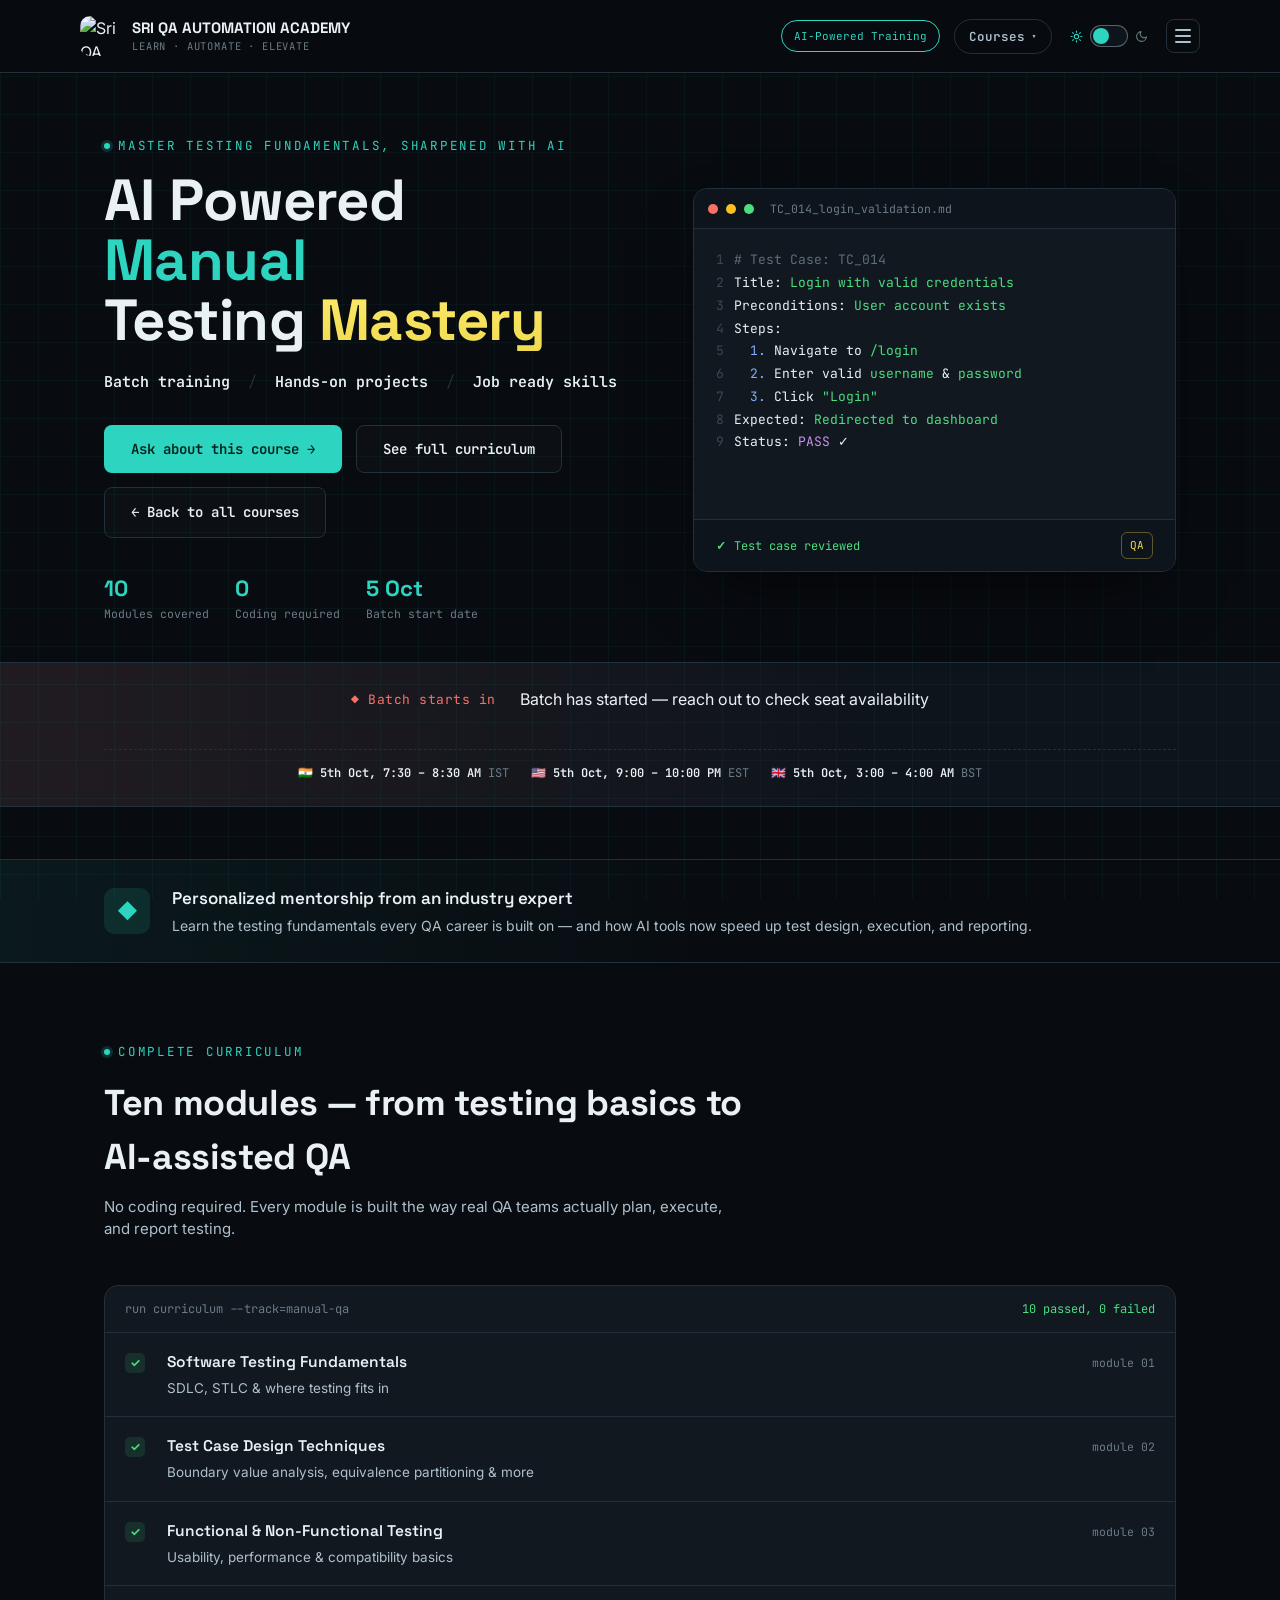
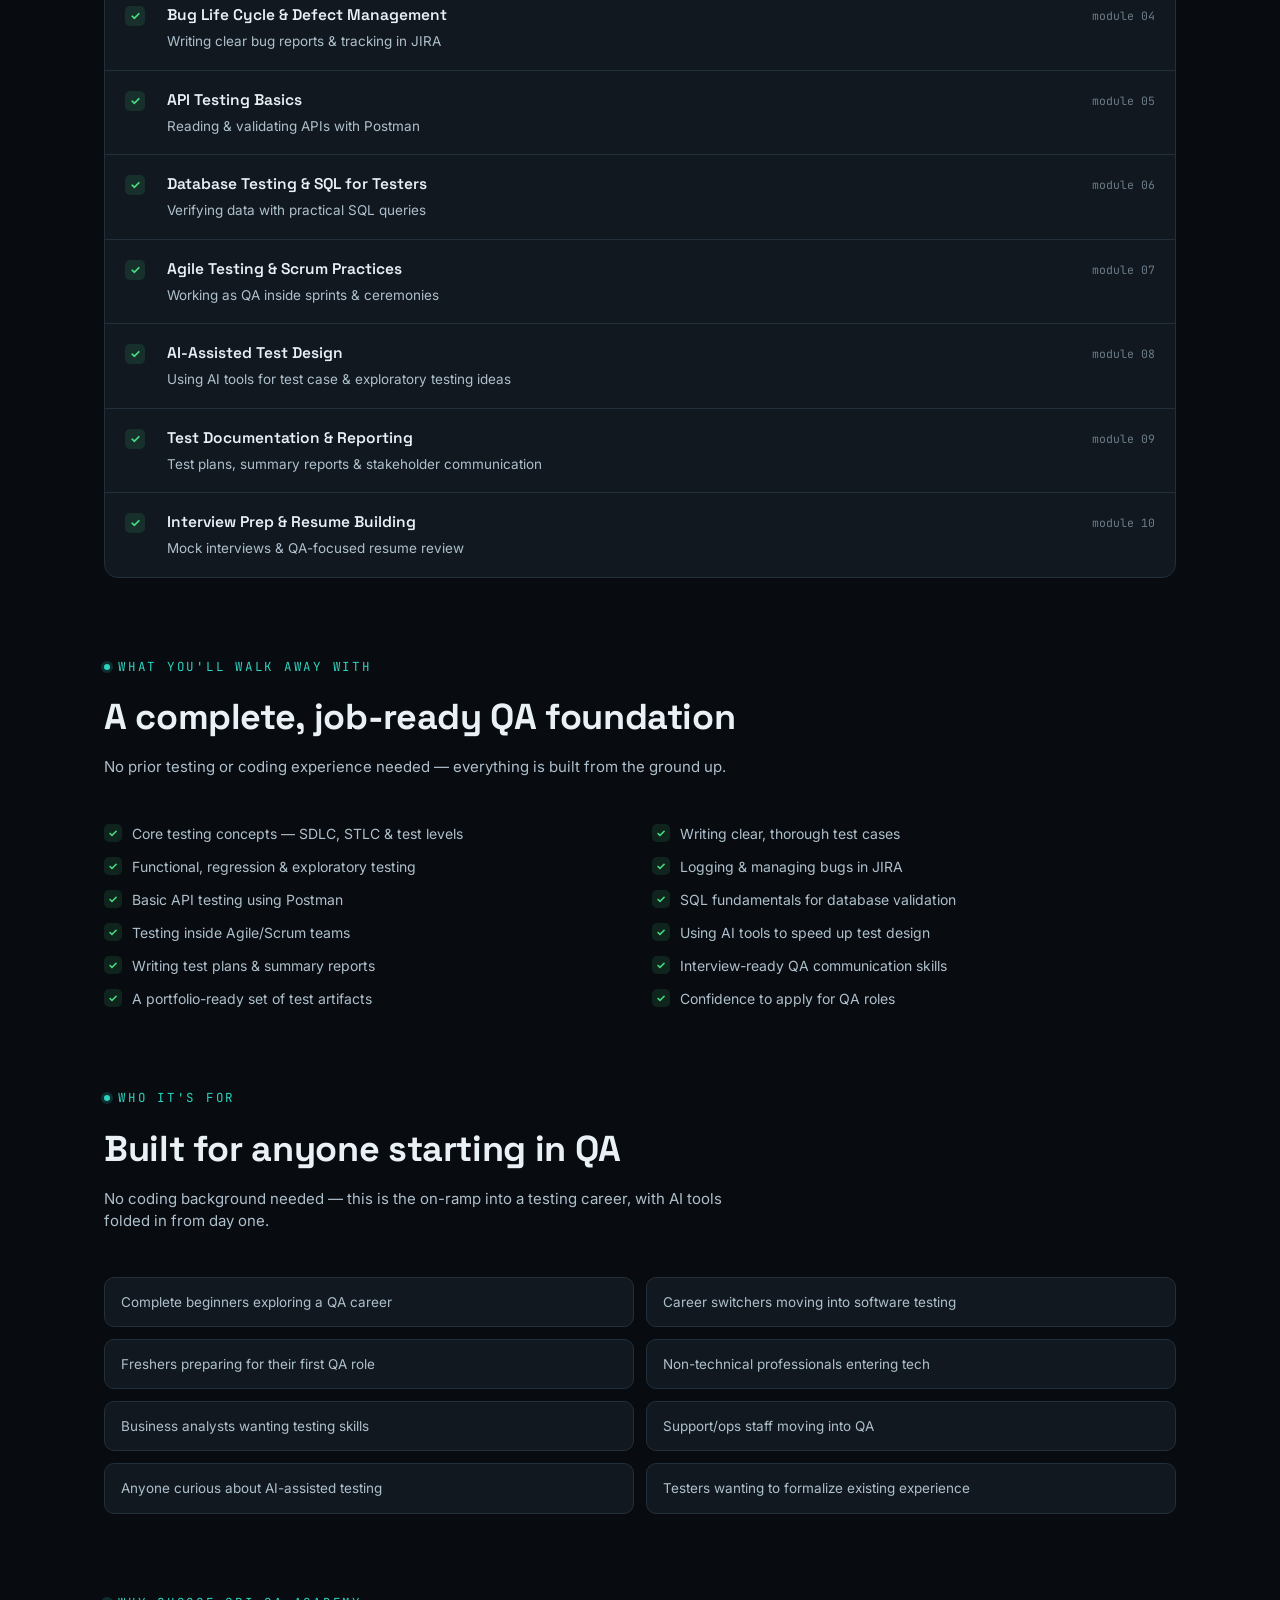
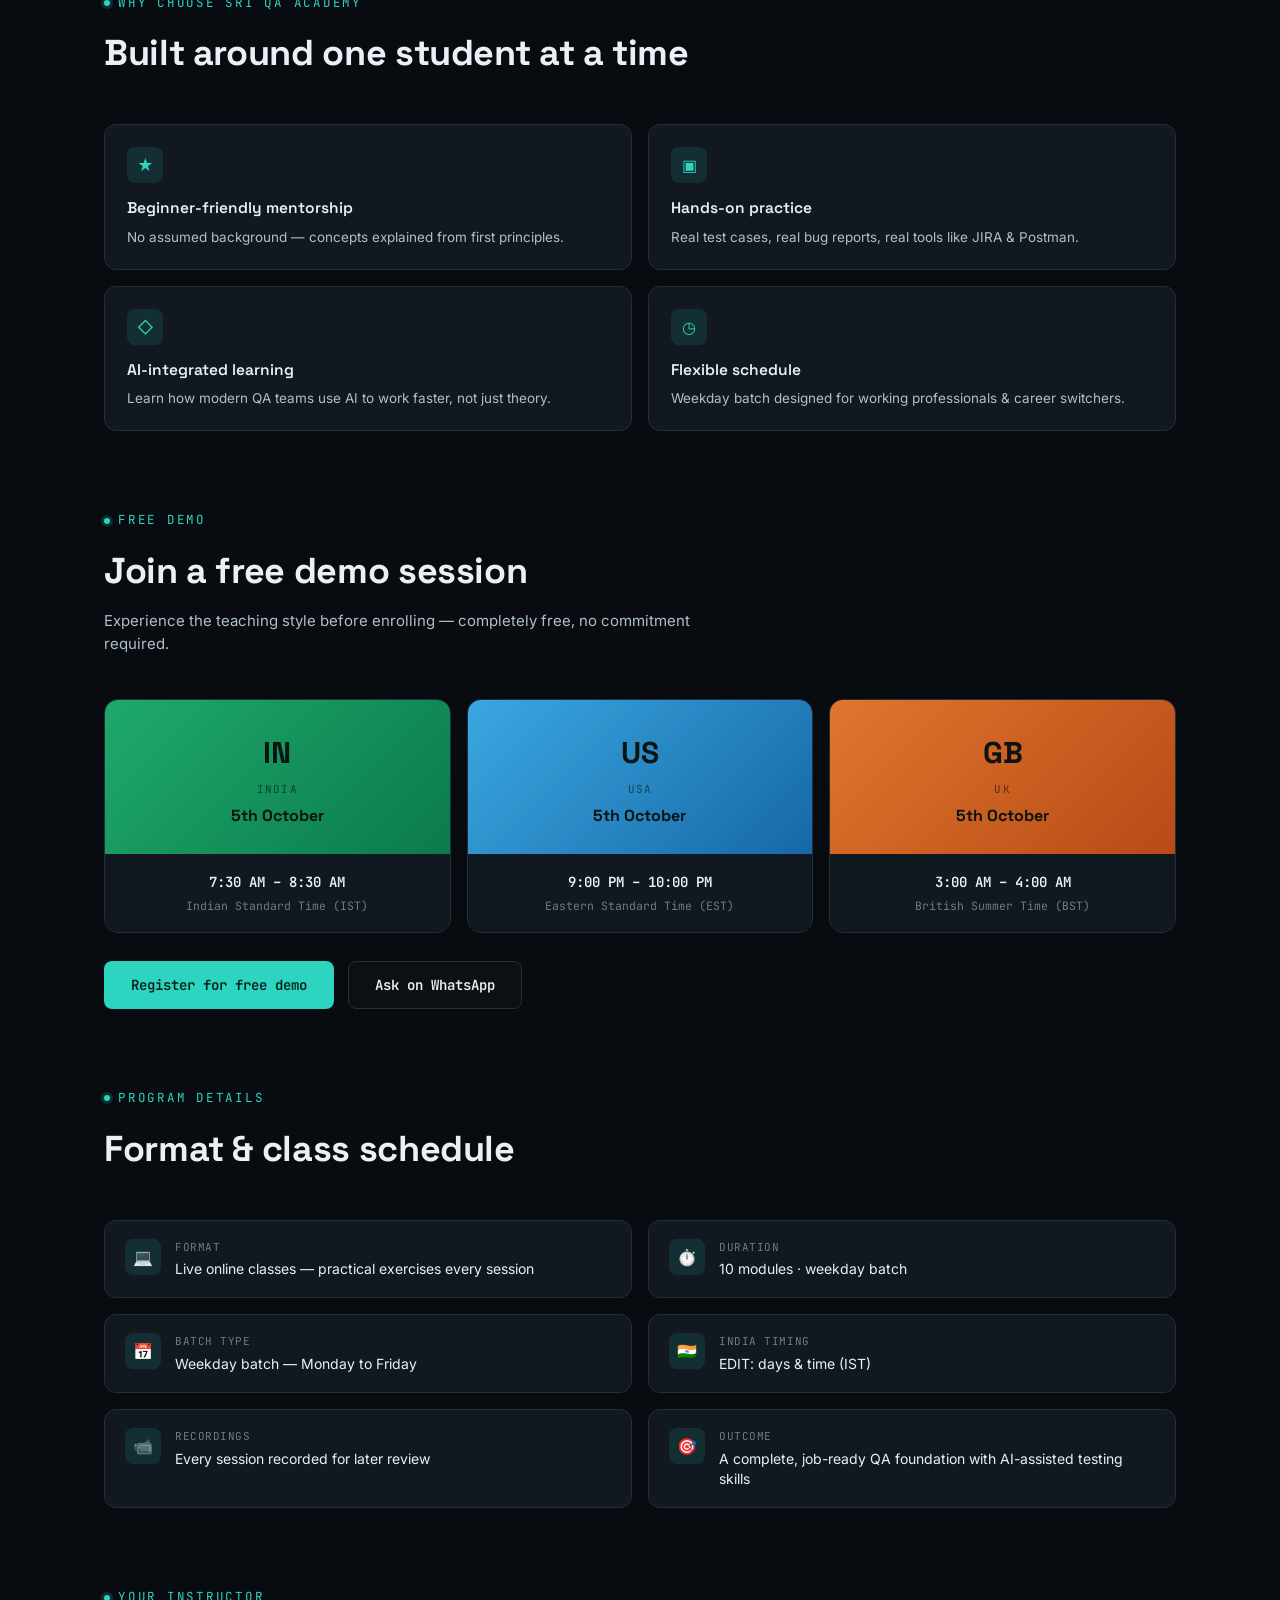
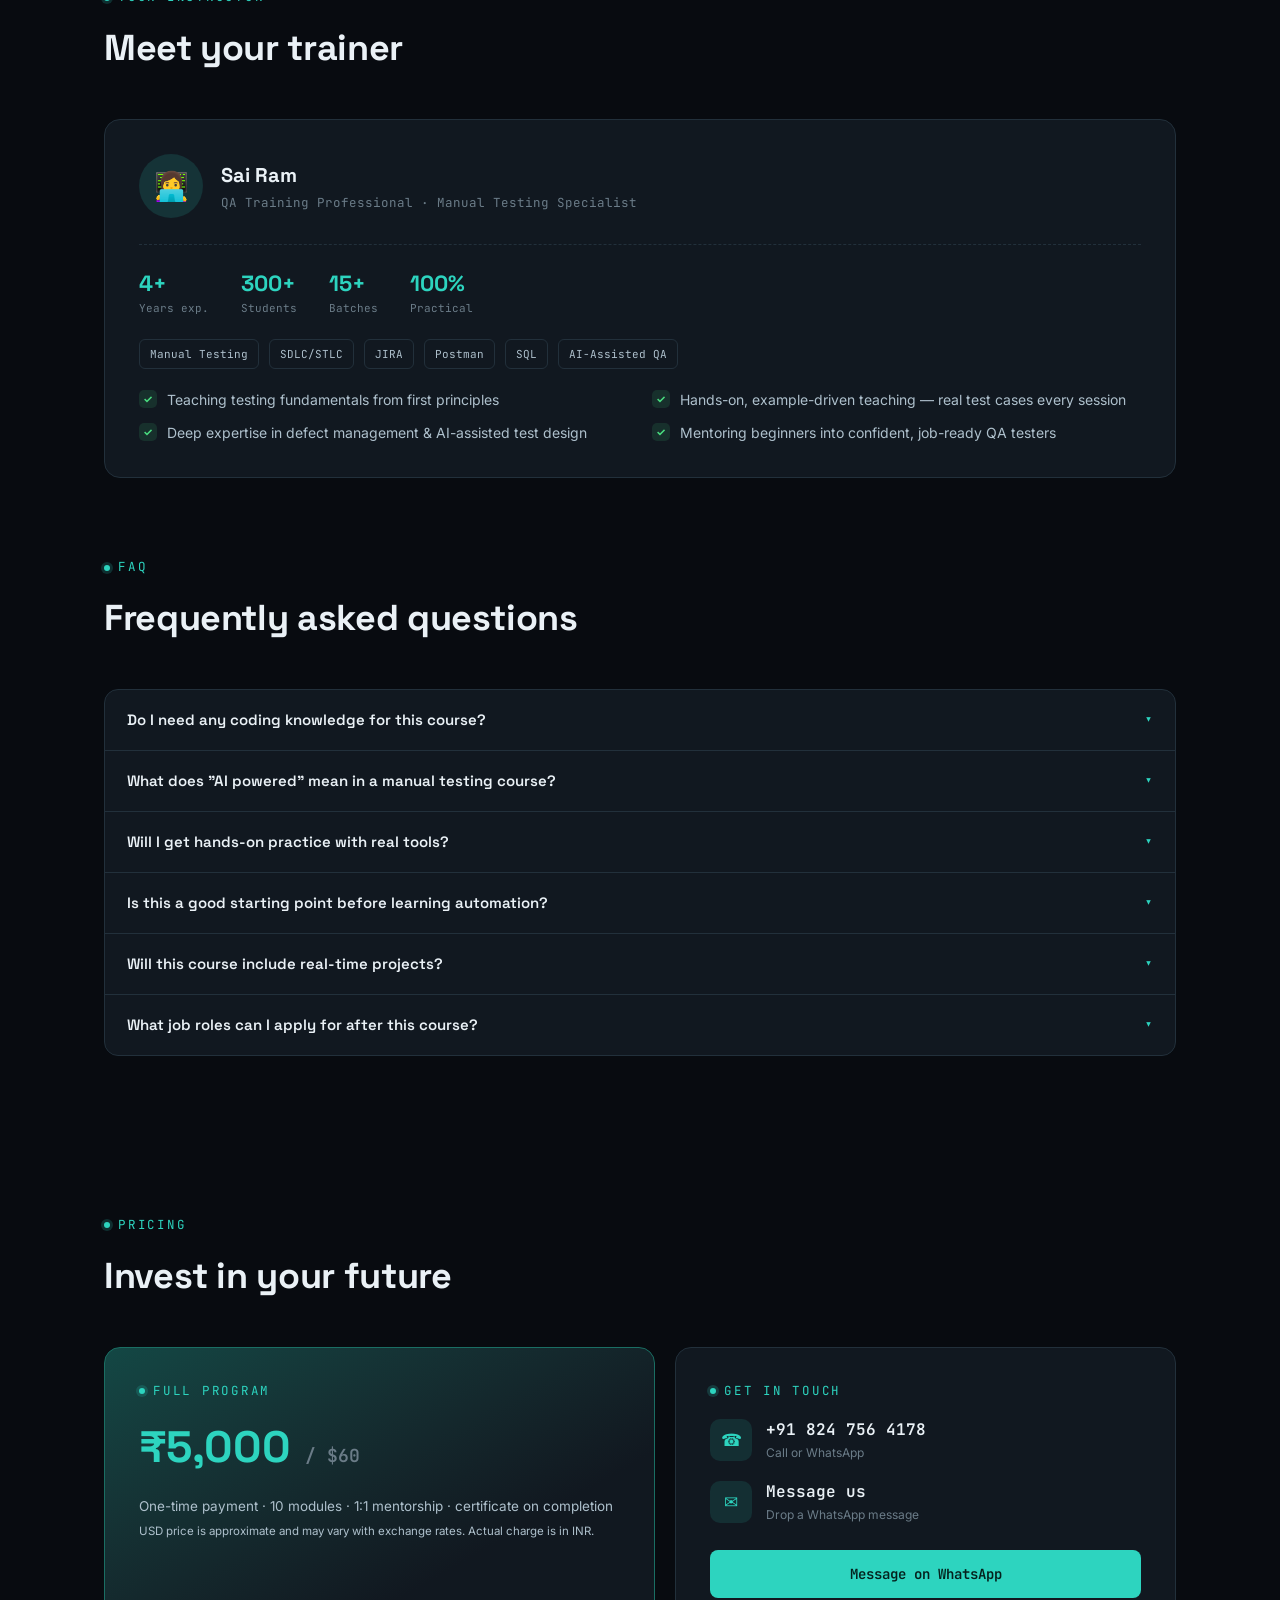
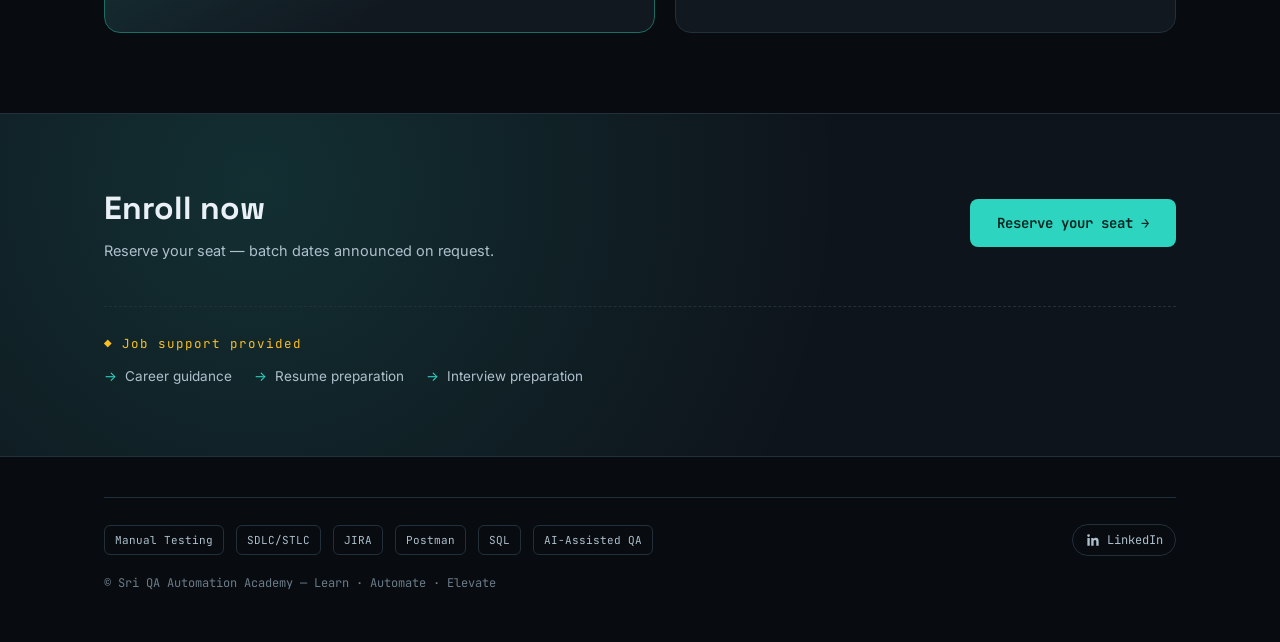
==== commit e145dfb8: "Update ai-powered-manual-testing.html" ====
--- a/ai-powered-manual-testing.html
+++ b/ai-powered-manual-testing.html
@@ -21,7 +21,7 @@
 <header>
   <nav class="nav wrap" style="max-width:1120px;padding-left:0;padding-right:0;">
     <a href="index.html" class="brand" style="cursor:pointer;">
-      <img src="logo.png" alt="Sri QA Automation Academy" class="brand-mark">
+      <img src="srilogonew.png" alt="Sri QA Automation Academy" class="brand-mark">
       <div>
         <div class="brand-name">SRI QA AUTOMATION ACADEMY</div>
         <div class="brand-tag">LEARN · AUTOMATE · ELEVATE</div>
@@ -93,7 +93,7 @@
       <div class="trust-row">
         <div><span class="num">10</span><span class="lbl">Modules covered</span></div>
         <div><span class="num">0</span><span class="lbl">Coding required</span></div>
-        <div><span class="num">21 Sep</span><span class="lbl">Batch start date</span></div>
+        <div><span class="num">5 Oct</span><span class="lbl">Batch start date</span></div>
       </div>
     </div>
 
@@ -133,9 +133,9 @@
       <div class="cd-unit"><span class="cd-num" id="cdSeconds">00</span><span class="cd-lbl">Seconds</span></div>
     </div>
       <div class="countdown-tz-row">
-        <div class="countdown-tz-item">🇮🇳 <b>21 Sep, 12:00 AM</b> IST</div>
-        <div class="countdown-tz-item">🇺🇸 <b>20 Sep, 2:30 PM</b> EST</div>
-        <div class="countdown-tz-item">🇬🇧 <b>20 Sep, 7:30 PM</b> BST</div>
+        <div class="countdown-tz-item">🇮🇳 <b>5th Oct, 7:30 – 8:30 AM</b> IST</div>
+        <div class="countdown-tz-item">🇺🇸 <b>5th Oct, 9:00 – 10:00 PM</b> EST</div>
+        <div class="countdown-tz-item">🇬🇧 <b>5th Oct, 3:00 – 4:00 AM</b> BST</div>
       </div>
   </div>
 </div>
@@ -251,10 +251,10 @@
         <div class="demo-card-top">
           <div class="demo-code">IN</div>
           <div class="demo-region">India</div>
-          <div class="demo-date">EDIT: date</div>
+          <div class="demo-date">5th October</div>
         </div>
         <div class="demo-card-bottom">
-          <div class="demo-time">EDIT: time</div>
+          <div class="demo-time">7:30 AM – 8:30 AM</div>
           <div class="demo-tz">Indian Standard Time (IST)</div>
         </div>
       </div>
@@ -262,10 +262,10 @@
         <div class="demo-card-top">
           <div class="demo-code">US</div>
           <div class="demo-region">USA</div>
-          <div class="demo-date">EDIT: date</div>
+          <div class="demo-date">5th October</div>
         </div>
         <div class="demo-card-bottom">
-          <div class="demo-time">EDIT: time</div>
+          <div class="demo-time">9:00 PM – 10:00 PM</div>
           <div class="demo-tz">Eastern Standard Time (EST)</div>
         </div>
       </div>
@@ -273,10 +273,10 @@
         <div class="demo-card-top">
           <div class="demo-code">GB</div>
           <div class="demo-region">UK</div>
-          <div class="demo-date">EDIT: date</div>
+          <div class="demo-date">5th October</div>
         </div>
         <div class="demo-card-bottom">
-          <div class="demo-time">EDIT: time</div>
+          <div class="demo-time">3:00 AM – 4:00 AM</div>
           <div class="demo-tz">British Summer Time (BST)</div>
         </div>
       </div>
@@ -315,20 +315,20 @@
       <div class="trainer-top">
         <div class="trainer-avatar">👩‍💻</div>
         <div>
-          <div class="trainer-name">Nikitha</div>
+          <div class="trainer-name">Sai Ram</div>
           <div class="trainer-role">QA Training Professional · Manual Testing Specialist</div>
         </div>
       </div>
       <div class="trainer-stats">
-        <div><span class="num">EDIT</span><span class="lbl">Years exp.</span></div>
-        <div><span class="num">EDIT</span><span class="lbl">Students</span></div>
-        <div><span class="num">EDIT</span><span class="lbl">Batches</span></div>
+        <div><span class="num">4+</span><span class="lbl">Years exp.</span></div>
+        <div><span class="num">300+</span><span class="lbl">Students</span></div>
+        <div><span class="num">15+</span><span class="lbl">Batches</span></div>
         <div><span class="num">100%</span><span class="lbl">Practical</span></div>
       </div>
       <div class="trainer-tags">
         <span class="tech-chip">Manual Testing</span><span class="tech-chip">SDLC/STLC</span><span class="tech-chip">JIRA</span><span class="tech-chip">Postman</span><span class="tech-chip">SQL</span><span class="tech-chip">AI-Assisted QA</span>
       </div>
-      <p class="trainer-bio">EDIT: a few sentences on the trainer's background — years of experience, industry projects, and teaching style. Keep it specific and true to the actual mentor leading this batch.</p>
+      <p class="trainer-bio"></p>
       <div class="learn-grid" style="margin-top:18px;">
         <div class="learn-item"><span class="learn-check">✓</span>Teaching testing fundamentals from first principles</div>
         <div class="learn-item"><span class="learn-check">✓</span>Hands-on, example-driven teaching — real test cases every session</div>
